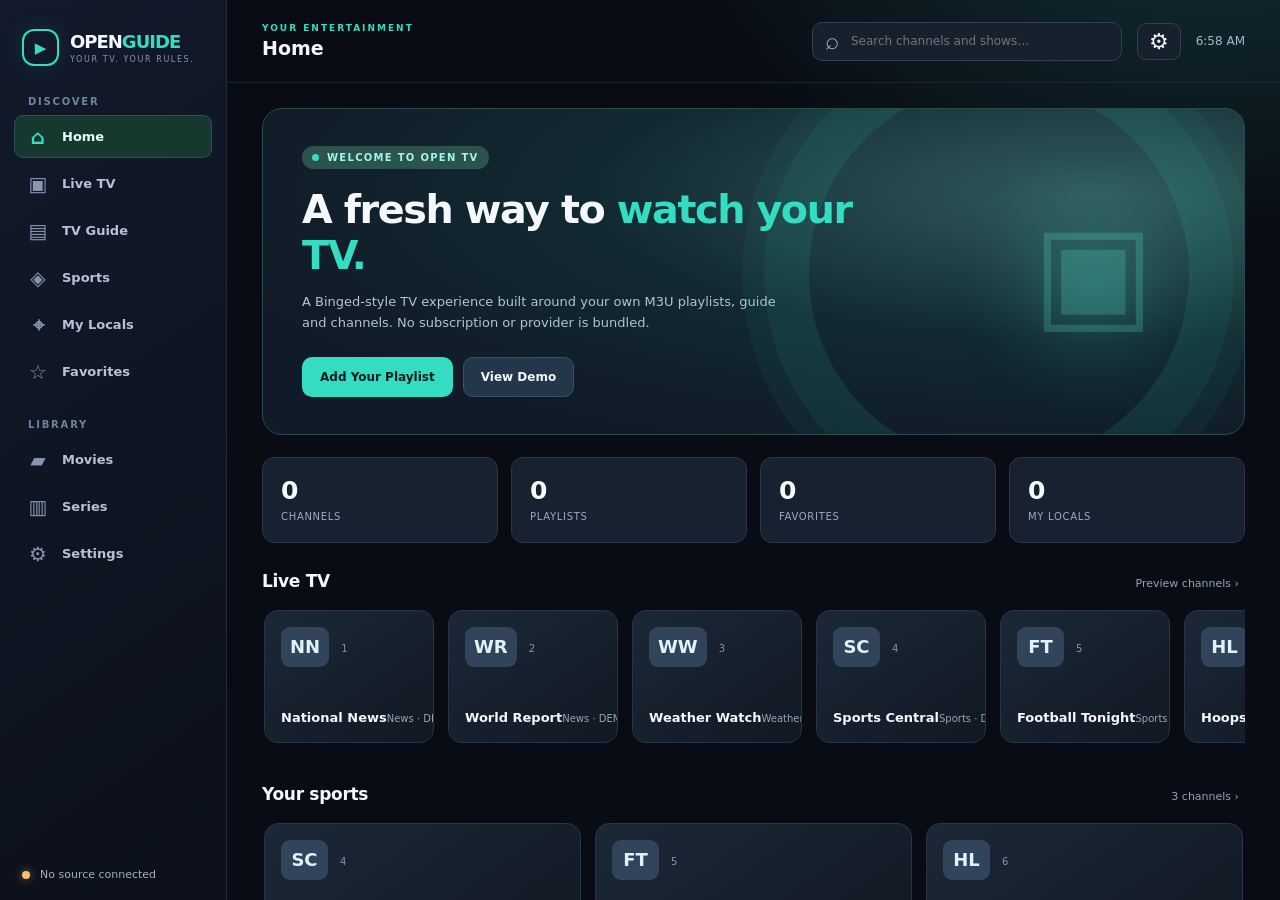
==== app/src/main/assets/index.html @ 4e438991 "Build independent OpenGuide TV Android beta with M3U and XMLTV support" ====
<!doctype html>
<html lang="en">
<head>
  <meta charset="utf-8" />
  <meta name="viewport" content="width=device-width,initial-scale=1,maximum-scale=1" />
  <meta name="theme-color" content="#0b0e17" />
  <title>OpenGuide TV</title>
  <style>
:root{color-scheme:dark;--bg:#090c14;--sidebar:#101521;--surface:#131a27;--surface2:#1b2533;--border:#263044;--muted:#91a0b9;--fg:#f5f8ff;--teal:#34ddc2;--accent:#35dbc3;--orange:#ffbc64;--red:#f36f79;--radius:14px}
*{box-sizing:border-box}html,body{padding:0;margin:0;background:var(--bg);color:var(--fg);font-family:Inter,system-ui,-apple-system,Segoe UI,Roboto,sans-serif;height:100%;overflow:hidden}button,input{font:inherit}button{cursor:pointer;color:inherit}button:focus-visible,input:focus-visible,.channel-card:focus-visible,.guide-channel:focus-visible{outline:3px solid var(--accent)!important;outline-offset:3px}button:focus:not(:focus-visible){outline:none}#app{display:flex;height:100vh;width:100vw}.sidebar{display:flex;flex-direction:column;background:linear-gradient(145deg,#121a2b,#0b101a);width:227px;flex:0 0 227px;border-right:1px solid #222a3c;padding:25px 14px 16px;overflow-y:auto;scrollbar-width:none}.sidebar::-webkit-scrollbar{display:none}.brand{display:flex;align-items:center;gap:11px;padding:4px 8px 30px;white-space:nowrap}.brand-icon{width:37px;height:37px;border:2px solid var(--teal);border-radius:12px;display:grid;place-items:center;font-size:15px;color:var(--teal);box-shadow:0 0 26px #34ddc21c}.brand strong{font-size:18px;letter-spacing:-1px}.brand .accent{color:var(--teal)}.brand small{display:block;font-size:8px;letter-spacing:1.6px;color:#8796b0;margin-top:3px}.side-section{font-size:10px;color:#71829f;font-weight:800;letter-spacing:1.8px;padding:0 14px 8px}.lower{padding-top:26px}.sidebar nav{display:grid;gap:4px}.nav{height:43px;background:transparent;border:1px solid transparent;border-radius:9px;text-align:left;padding:0 13px;color:#b7c3d5;font-size:13px;font-weight:600;display:flex;align-items:center;gap:14px}.nav>span{width:20px;text-align:center;font-size:20px;color:#8795af}.nav:hover,.nav:focus-visible{background:#202d41}.nav.active{background:#16382f;border-color:#25564d;color:#e9fff9}.nav.active span{color:var(--accent)}.side-bottom{margin-top:auto;padding:22px 8px 3px;display:flex;align-items:center;gap:10px;font-size:11px;color:#a1aec1}.status-dot{width:8px;height:8px;background:#ffbd6b;box-shadow:0 0 8px #ffbd6b80;border-radius:50%}.status-dot.online{background:var(--accent);box-shadow:0 0 8px #34ddc2ad}#main{min-width:0;flex:1;display:flex;flex-direction:column;background:radial-gradient(ellipse 80% 65% at 93% -16%,#123437 0%,transparent 67%),var(--bg)}.topbar{display:flex;align-items:center;justify-content:space-between;gap:15px;padding:18px 35px;height:83px;border-bottom:1px solid #1b2433;flex:0 0 83px}.crumb{display:flex;flex-direction:column;gap:4px}.eyebrow{font-size:9px;color:var(--teal);letter-spacing:2px;font-weight:800}#page-title{font-size:19px;font-weight:800}.top-actions{display:flex;align-items:center;gap:15px}.search-box{height:39px;display:flex;align-items:center;gap:10px;border-radius:10px;border:1px solid #324052;background:#17202d;padding:0 12px;color:#9baac2}.search-box span{font-size:24px;line-height:1}.search-box input{border:0;outline:0;background:none;color:var(--fg);width:min(260px,22vw);font-size:12px}.top-setting{background:#17202d;border:1px solid #324052;border-radius:9px;padding:5px 11px;font-size:22px}.clock{font-size:12px;color:#a9b5ca;white-space:nowrap}.content{flex:1;overflow-y:auto;padding:25px 35px 55px;scrollbar-color:#334058 transparent}.hero{min-height:254px;border-radius:20px;display:flex;align-items:stretch;overflow:hidden;border:1px solid #2d4a4c;position:relative;background:radial-gradient(ellipse at 85% 26%,#315c5e 0%,#122931 43%,#111a28 79%)}.hero:after{content:'';position:absolute;width:380px;height:380px;top:-70px;right:1%;border:45px solid #31d8b31c;border-radius:50%;box-shadow:0 0 0 22px #31d8b30d;pointer-events:none}.hero-copy{padding:37px 39px;z-index:1;max-width:680px}.pill{display:inline-flex;align-items:center;gap:8px;border-radius:20px;padding:6px 10px;font-size:10px;letter-spacing:1.3px;text-transform:uppercase;font-weight:900;background:#2d534e;color:#a1f6e5}.pill:before{content:'';display:block;background:var(--teal);width:7px;height:7px;border-radius:50%}.hero h1{font-size:clamp(27px,3.1vw,42px);max-width:670px;line-height:1.17;letter-spacing:-1.4px;margin:17px 0 12px}.hero h1 em{font-style:normal;color:var(--teal)}.hero p{max-width:480px;font-size:13px;color:#b1c4d0;line-height:1.65;margin:0 0 23px}.hero-graphic{flex:1;min-width:140px;display:grid;place-items:center;font-size:130px;color:#64f5d533;text-shadow:0 0 90px #42dac574}.primary,.secondary,.filter,.action-btn{border:1px solid transparent;border-radius:10px;padding:12px 17px;font-size:12px;font-weight:800;transition:background .13s}.primary{background:var(--teal);color:#061c1a}.primary:hover{background:#83ffe4}.secondary{background:#24364a;color:#f2f8ff;border-color:#39516b}.secondary:hover{background:#324961}.hero-actions{display:flex;gap:10px}.section-head{display:flex;align-items:baseline;justify-content:space-between;gap:12px;margin:28px 0 14px}.section-head h2{font-size:17px;margin:0;letter-spacing:-.3px}.section-head span,.section-head button{color:#92a6bb;font-size:11px}.section-head button{border:0;background:none}.section-head button:hover{color:var(--teal)}.rail{display:grid;grid-auto-columns:minmax(170px,1fr);grid-auto-flow:column;gap:14px;overflow-x:auto;padding:5px 2px 13px;scrollbar-width:thin;scrollbar-color:#314255 transparent}.rail>.channel-card{min-width:168px}.channels-grid{display:grid;grid-template-columns:repeat(auto-fill,minmax(190px,1fr));gap:14px}.channel-card{min-height:133px;text-align:left;border-radius:14px;padding:16px;border:1px solid #283449;background:linear-gradient(145deg,#1c2837,#111823);position:relative;display:flex;flex-direction:column;justify-content:space-between;gap:17px;min-width:0;overflow:hidden}.channel-card:hover,.channel-card:focus-visible{border-color:#46d7c1;background:linear-gradient(145deg,#25433f,#13252c);transform:translateY(-1px)}.channel-card .tile-top{display:flex;align-items:center;justify-content:space-between;gap:12px}.logo-box{height:40px;min-width:47px;padding:5px 9px;display:flex;align-items:center;justify-content:center;font-weight:900;border-radius:9px;background:#32445b;color:#def3fa;font-size:18px}.logo-box img{width:58px;height:39px;object-fit:contain}.tile-number{font-size:10px;color:#8294ad}.tile-name{font-size:13px;font-weight:800;overflow:hidden;text-overflow:ellipsis;white-space:nowrap}.tile-meta{margin-top:5px;font-size:10px;color:#94a6b7;overflow:hidden;text-overflow:ellipsis;white-space:nowrap}.fav-star{font-size:17px;color:#f6cd77}.filters{display:flex;gap:9px;overflow-x:auto;padding:4px 2px 14px;margin-bottom:3px}.filter{white-space:nowrap;border-color:#303f52;background:#1a2432;color:#b4c3d8;padding:9px 13px}.filter.active{border-color:var(--teal);background:#12473f;color:#c7fff0}.info-banner{padding:14px 18px;border:1px solid #2c4254;border-radius:12px;color:#bdcce0;background:#172435;font-size:12px;line-height:1.65}.metrics{display:grid;grid-template-columns:repeat(4,1fr);gap:13px;margin:22px 0}.metric{background:#17212f;border:1px solid #2a3647;border-radius:12px;padding:18px}.metric b{font-size:25px;display:block;letter-spacing:-1px;color:#f5ffff}.metric small{font-size:10px;color:#9aacc4;letter-spacing:.7px;text-transform:uppercase}.empty{padding:33px 26px;text-align:center;border:1px dashed #3b4c60;border-radius:14px;background:#111923}.empty .large{font-size:43px;color:var(--teal)}.empty h3{font-size:18px}.empty p{color:#98a8bd;font-size:12px;line-height:1.6}.settings-layout{display:grid;grid-template-columns:minmax(280px,1.2fr) minmax(280px,1fr);gap:18px}.settings-card{background:#151f2d;border:1px solid #2b394b;border-radius:16px;padding:22px;margin-bottom:17px}.settings-card h3{margin:0 0 9px;font-size:17px}.settings-card p{color:#9cb0c7;font-size:12px;line-height:1.65;margin:0 0 18px}.form-field{margin-bottom:15px}.form-field label{display:block;font-size:11px;font-weight:800;color:#bfcede;margin-bottom:8px}.form-field input{border:1px solid #435169;border-radius:9px;background:#0b1220;color:#f1f8ff;padding:12px 13px;width:100%;font-size:12px}.form-field input:focus{outline:2px solid var(--teal)}.form-row{display:flex;gap:10px;flex-wrap:wrap}.source-item{display:flex;justify-content:space-between;gap:12px;align-items:center;padding:13px 0;border-bottom:1px solid #2c3645}.source-item:last-child{border:0}.source-item strong{font-size:12px}.source-item small{display:block;color:#90a6b7;font-size:10px;margin-top:4px;max-width:250px;white-space:nowrap;overflow:hidden;text-overflow:ellipsis}.source-item button{border:1px solid #87404b;color:#ffd6dc;background:#421b24;border-radius:8px;padding:7px 10px;font-size:11px}.guide{min-width:620px;background:#121c2a;border:1px solid #2a3949;border-radius:15px;overflow:hidden}.guide-head,.guide-row{display:grid;grid-template-columns:185px repeat(4,minmax(145px,1fr));min-width:765px}.guide-head{background:#202c3c;color:#c7d4e4;font-size:11px;font-weight:800}.guide-head div{padding:12px;border-right:1px solid #334255}.guide-row{min-height:72px;border-top:1px solid #293749}.guide-channel{background:#152233;border:0;border-right:1px solid #293749;text-align:left;padding:11px 12px;display:flex;align-items:center;gap:8px}.guide-channel strong{font-size:11px}.guide-channel small{display:block;color:#94a8bc;font-size:10px;margin-top:4px}.guide-slot{padding:12px 10px;border-right:1px solid #233244;font-size:11px;background:#111a28;overflow:hidden;text-overflow:ellipsis;white-space:nowrap;display:flex;flex-direction:column;justify-content:center}.guide-slot small{font-size:10px;color:#7a8ea8;margin-top:6px}.guide-slot.live{background:linear-gradient(105deg,#174a43,#17323b)}.live-tag{color:#ff9d94;font-size:10px;font-weight:900}.guide-wrap{overflow-x:auto}.guide-caption{font-size:11px;color:#9bb0c5;margin:0 0 12px}.mini-badge{font-size:10px;border:1px solid #3b4c60;border-radius:20px;padding:5px 9px;color:#b7c9d8}.zip-toolbar{display:flex;align-items:center;gap:11px;padding:15px 18px;border:1px solid #304459;border-radius:12px;background:#162333;margin:16px 0}.zip-toolbar input{width:90px;text-align:center;letter-spacing:2px;border-radius:8px;background:#101a29;color:#fff;padding:10px;border:1px solid #3b5268}.zip-toolbar label{font-size:12px;color:#d0dae8}.zip-toolbar p{font-size:11px;color:#a9bad0;margin:0}.small-btn{padding:8px 13px;background:#223a45;border:1px solid #416060;color:#b8fcf0;border-radius:8px;font-weight:700;font-size:11px}.local-select{border:1px solid #314254;border-radius:12px;display:flex;justify-content:space-between;align-items:center;gap:20px;padding:12px 14px;background:#172333;margin-bottom:8px}.local-select strong{font-size:12px}.local-select small{display:block;color:#9aafc4;font-size:11px;margin-top:3px}.local-select button{border:1px solid #37564e;border-radius:8px;background:#20443b;color:#c1fae9;padding:8px 11px;font-size:11px}.local-select button.selected{background:#395c36;border-color:#5e945c}.list-subtitle{color:#aabdd0;font-size:12px;line-height:1.6}.tag-row{display:flex;gap:7px;flex-wrap:wrap}.tag{border:1px solid #35475a;background:#1c2939;padding:7px 11px;border-radius:20px;color:#b9c9dc;font-size:10px}#toast{position:fixed;right:25px;bottom:25px;padding:13px 18px;background:#183d37;border:1px solid #39a68f;box-shadow:0 15px 40px #0008;z-index:10;border-radius:11px;color:#e1fff5;font-size:12px;opacity:0;transform:translateY(15px);pointer-events:none;max-width:430px;transition:opacity .2s,transform .2s}#toast.show{opacity:1;transform:none}.modal{position:fixed;inset:0;display:flex;justify-content:center;align-items:center;background:#05080dcb;z-index:20;padding:30px}.modal.hidden{display:none}.modal-shell{width:min(920px,95vw);background:#121a27;border:1px solid #3b4e60;border-radius:18px;overflow:hidden}.modal-head{display:flex;align-items:center;justify-content:space-between;padding:13px 18px}.modal-head button{border:0;border-radius:8px;background:#29384a;padding:9px 15px}.player-preview{height:min(58vh,480px);background:radial-gradient(circle at center,#213745,#070c13);display:flex;align-items:center;justify-content:center;flex-direction:column;color:#a9bfd0}.player-preview video{width:100%;height:100%;background:black}.play-symbol{color:#3cd9c0;font-size:65px}.modal-footer{font-size:11px;color:#9ab1c5;padding:12px 18px}.stack{display:flex;flex-direction:column;gap:16px}@media(max-width:950px){.sidebar{width:175px;flex-basis:175px;padding:18px 8px}.brand{gap:6px}.brand strong{font-size:14px}.brand-icon{width:29px;height:29px}.topbar{padding:16px 20px}.content{padding:20px}.hero-copy{padding:25px}.hero-graphic{font-size:65px}.settings-layout{grid-template-columns:1fr}.metrics{grid-template-columns:repeat(2,1fr)}}@media(max-width:660px){.sidebar{width:62px;flex-basis:62px;padding:12px 5px}.brand{padding:5px 9px 20px}.brand>span:last-child{display:none}.sidebar .side-section,.nav{font-size:0}.nav{padding:0;justify-content:center}.nav span{font-size:24px}.side-bottom span{display:none}.topbar{padding:10px 14px;height:65px;flex-basis:65px}.top-actions{gap:5px}.clock{display:none}.search-box{width:145px}.search-box input{width:100px}.content{padding:14px}.hero-graphic{display:none}.hero h1{font-size:25px}.hero{min-height:230px}.metrics{grid-template-columns:repeat(2,1fr)}.channels-grid{grid-template-columns:repeat(2,minmax(0,1fr))}.channel-card{min-height:117px;padding:11px}.guide{min-width:600px}}

</style>
</head>
<body>
  <div id="app">
    <aside class="sidebar" aria-label="Main navigation">
      <div class="brand"><span class="brand-icon">▶</span><span><strong>OPEN<span class="accent">GUIDE</span></strong><small>YOUR TV. YOUR RULES.</small></span></div>
      <div class="side-section">DISCOVER</div>
      <nav id="nav">
        <button data-action="nav" data-target="Home" class="nav active"><span>⌂</span> Home</button>
        <button data-action="nav" data-target="Live TV" class="nav"><span>▣</span> Live TV</button>
        <button data-action="nav" data-target="Guide" class="nav"><span>▤</span> TV Guide</button>
        <button data-action="nav" data-target="Sports" class="nav"><span>◈</span> Sports</button>
        <button data-action="nav" data-target="My Locals" class="nav"><span>⌖</span> My Locals</button>
        <button data-action="nav" data-target="Favorites" class="nav"><span>☆</span> Favorites</button>
      </nav>
      <div class="side-section lower">LIBRARY</div>
      <nav>
        <button data-action="nav" data-target="Movies" class="nav"><span>▰</span> Movies</button>
        <button data-action="nav" data-target="Series" class="nav"><span>▥</span> Series</button>
        <button data-action="nav" data-target="Settings" class="nav"><span>⚙</span> Settings</button>
      </nav>
      <div class="side-bottom"><div class="status-dot"></div><span id="source-status">No source connected</span></div>
    </aside>
    <main id="main">
      <header class="topbar">
        <div class="crumb"><span class="eyebrow">YOUR ENTERTAINMENT</span><span id="page-title">Home</span></div>
        <div class="top-actions"><div class="search-box"><span>⌕</span><input id="search" aria-label="Search channels" autocomplete="off" placeholder="Search channels and shows…" /></div><button class="top-setting" data-action="nav" data-target="Settings" title="Settings">⚙</button><span class="clock" id="clock">--:--</span></div>
      </header>
      <div id="content" class="content"></div>
    </main>
  </div>
  <div id="toast" role="status" aria-live="polite"></div>
  <input id="playlist-file" type="file" accept=".m3u,.m3u8,.txt,.playlist,text/plain" hidden />
  <div id="player-modal" class="modal hidden" role="dialog" aria-modal="true">
    <div class="modal-shell"><div class="modal-head"><strong id="modal-channel">Channel</strong><button data-action="close-player">✕ Close</button></div><div class="player-preview" id="player-preview"><div class="play-symbol">▶</div><p>Opening channel</p></div><div class="modal-footer">Browser preview only. Native Android builds use ExoPlayer for live playback.</div></div>
  </div>
  <script>
(function (root) {
  'use strict';
  function hash(s) {
    let h = 2166136261;
    for (let i = 0; i < s.length; i++) {
      h ^= s.charCodeAt(i);
      h = Math.imul(h, 16777619);
    }
    return (h >>> 0).toString(36);
  }
  function attrs(s) {
    const result = {};
    const exp = /([\w-]+)\s*=\s*(["'])(.*?)\2/g;
    let item;
    while ((item = exp.exec(s))) result[item[1].toLowerCase()] = item[3];
    return result;
  }
  function parseM3U(content, source) {
    const lines = String(content).replace(/^\uFEFF/, '').split(/\r?\n/);
    if (!lines.some(x => x.trim().startsWith('#EXTINF'))) {
      if (lines.some(x => x.includes('#EXT-X-'))) throw Error('This is an HLS stream manifest, not a channel playlist. Add an M3U channel list.');
      throw Error('No #EXTINF channel entries found in this playlist.');
    }
    const channels = [];
    let info = null, group = '';
    for (const raw of lines) {
      const line = raw.trim();
      if (!line) continue;
      if (line.startsWith('#EXTGRP:')) { group = line.slice(8).trim(); if (info && info.group === 'Other') info.group = group; continue; }
      if (line.startsWith('#EXTINF:')) {
        const comma = line.indexOf(',');
        const left = comma < 0 ? line : line.slice(0, comma);
        const meta = attrs(left);
        info = {
          name: (comma < 0 ? meta['tvg-name'] : line.slice(comma + 1).trim()) || meta['tvg-name'] || 'Untitled channel',
          tvgId: meta['tvg-id'] || '',
          logo: meta['tvg-logo'] || '',
          group: meta['group-title'] || group || 'Other',
          number: meta['tvg-chno'] || meta['channel-number'] || '',
        };
        continue;
      }
      if (line.startsWith('#')) continue;
      if (info && /^(https?:\/\/|rtsp:\/\/)/i.test(line)) {
        const key = `${source}|${info.tvgId || info.name}|${line}`;
        channels.push({ ...info, id: hash(key), url: line, source });
        info = null;
        group = '';
      }
    }
    if (!channels.length) throw Error('No playable HTTP, HTTPS or RTSP channel URLs found.');
    return channels;
  }
  function isSports(c) {
    const s = (c.group + ' ' + c.name).toLowerCase();
    return /sports?|espn|fox sports|fanduel|tsn|nba|nfl|nhl|mlb|soccer|football|ufc|premier league|sec network|acc network|sky sport|bein|tennis|racing/.test(s);
  }
  function isLocal(c) {
    const g = (c.group || '').toLowerCase();
    const n = (c.name || '').toLowerCase();
    return /locals?|broadcast|over.the.air|affiliates?|city stations?/.test(g) ||
      /\b(abc|cbs|nbc|fox|pbs|cw|mytv)\s*(?:\d{1,2}|\w{3,5}\b)|\b(?:wbtv|wcnc|wsoc|wccb|wlos|wspa|wltx)\b/.test(n);
  }
  function parseXmlTvDate(raw) {
    if (!raw) return null;
    const match = raw.trim().match(/^(\d{4})(\d\d)(\d\d)(\d\d)(\d\d)(\d\d)?\s*([+-])(\d\d)(\d\d)/);
    if (!match) return null;
    const [,y,m,d,h,min,sec,sign,tzh,tzm] = match;
    const base = Date.UTC(+y,+m - 1,+d,+h,+min,+(sec || 0));
    const offsetMs = (+tzh * 60 + +tzm) * 60 * 1000 * (sign === '+' ? 1 : -1);
    return new Date(base - offsetMs);
  }
  const exported = { parseM3U, isSports, isLocal, parseXmlTvDate, hash };
  if (typeof module !== 'undefined' && module.exports) module.exports = exported;
  root.OpenGuide = exported;
})(typeof window !== 'undefined' ? window : globalThis);

</script>
  <script>
(function () {
  'use strict';
  const L = window.OpenGuide;
  const native = typeof window.AndroidBridge !== 'undefined';
  const tabs = ['Home','Live TV','Guide','Sports','My Locals','Favorites','Movies','Series','Settings'];
  const $ = id => document.getElementById(id);
  const storageKey = 'openguide-v1';
  const demoNames = [
    ['National News','News','NN'],['World Report','News','WR'],['Weather Watch','Weather','WW'],
    ['Sports Central','Sports','SC'],['Football Tonight','Sports','FT'],['Hoops Live','Sports','HL'],
    ['Local Channel 7','Local Broadcast','L7'],['Community 12','Local Broadcast','C12'],['Public TV','Local Broadcast','PT'],
    ['Cinema One','Movies','C1'],['Movie Classics','Movies','MC'],['Series Spotlight','Series','SS'],
    ['Documentary World','Documentary','DW'],['Science Now','Education','SN'],['Family TV','Entertainment','FA'],
    ['Kids Planet','Kids','KP'],['Music Stage','Music','MS'],['History Extra','Documentary','HE']
  ];
  const demo = demoNames.map(([name,group,initials],i)=>({name,group,initials,source:'Demo',tvgId:'demo.'+i,id:'demo'+i,number:String(i+1),url:'',logo:''}));
  let state = {
    tab:'Home', category:'All', search:'', sources:[], channels:[], epgUrl:'', epg:{},
    favorites:[], locals:[], zip:'', firstRun:true, lastChannel:null
  };
  let toastTimer = null;
  const pendingUrls = new Map();
  const esc = s => String(s == null ? '' : s).replace(/[&<>"']/g,c=>({'&':'&amp;','<':'&lt;','>':'&gt;','"':'&quot;',"'":'&#39;'}[c]));
  const safeImg = v => /^https?:\/\//i.test(v||'') ? esc(v) : '';
  const list = () => state.channels.length ? state.channels : demo;
  const hasReal = () => state.channels.length > 0;
  const now = () => Date.now();
  const channelName = c => c.name || 'Unnamed channel';
  const setClock = () => { $('clock').textContent = new Date().toLocaleTimeString([], { hour:'numeric', minute:'2-digit' }); };
  const formatTime = date => new Date(date).toLocaleTimeString([], {hour:'numeric',minute:'2-digit'});
  const button = (text,action,target,cls='secondary')=>`<button class="${cls}" data-action="${action}" data-target="${esc(target)}">${text}</button>`;
  const initials = c => (c.initials || c.name.split(/\s+/).map(x=>x[0]||'').slice(0,2).join('').slice(0,3)).toUpperCase();

  function readState() {
    try {
      const saved = JSON.parse(localStorage.getItem(storageKey) || '{}');
      for (const key of ['sources','channels','epgUrl','favorites','locals','zip','lastChannel']) {
        if (saved[key] !== undefined) state[key] = saved[key];
      }
      state.firstRun = !state.sources.length;
    } catch (_) { /* Corrupt saved state: keep defaults */ }
  }
  function persist() {
    const data={sources:state.sources,channels:state.channels,epgUrl:state.epgUrl,
      favorites:state.favorites,locals:state.locals,zip:state.zip,lastChannel:state.lastChannel};
    try { localStorage.setItem(storageKey,JSON.stringify(data)); }
    catch (e) { notify('Device storage is full. Your full channel list may need to be refreshed.'); }
  }
  function notify(msg) {
    const el=$('toast');el.textContent=msg;el.classList.add('show');
    clearTimeout(toastTimer); toastTimer=setTimeout(()=>el.classList.remove('show'),4300);
  }
  function matchesSearch(c) {
    const q=state.search.toLowerCase().trim();
    return !q || `${c.name} ${c.group} ${c.number} ${c.source}`.toLowerCase().includes(q);
  }
  function byTab(tab) {
    let channels=list().filter(matchesSearch);
    if(tab==='Sports')channels=channels.filter(L.isSports);
    if(tab==='Favorites')channels=channels.filter(c=>state.favorites.includes(c.id));
    if(tab==='My Locals')channels=channels.filter(c=>state.locals.includes(c.id));
    if(tab==='Movies')channels=channels.filter(c=>/movies?|cinema|films?|vod/i.test(c.group));
    if(tab==='Series')channels=channels.filter(c=>/series|shows?|television series/i.test(c.group));
    return channels;
  }
  function groups(channels) {
    const counts=new Map();
    channels.forEach(c=>counts.set(c.group || 'Other',(counts.get(c.group || 'Other')||0)+1));
    return Array.from(counts).sort((a,b)=>b[1]-a[1]);
  }
  function logo(c) {
    const u = safeImg(c.logo);
    return `<span class="logo-box">${u?`<img src="${u}" alt="" loading="lazy" onerror="this.style.display='none'" />`:esc(initials(c))}</span>`;
  }
  function channelCard(c) {
    return `<button class="channel-card" data-action="play" data-id="${esc(c.id)}" data-channel="${esc(c.id)}" title="Watch ${esc(c.name)} (hold OK to favorite)">
      <span class="tile-top">${logo(c)}<span>${state.favorites.includes(c.id)?'<span class="fav-star">★</span>':`<span class="tile-number">${esc(c.number||'LIVE')}</span>`}</span></span>
      <span><span class="tile-name">${esc(c.name)}</span><span class="tile-meta">${esc(c.group||'Live TV')} ${!c.url?' · DEMO':''}</span></span>
    </button>`;
  }
  function empty(title,text,buttonHtml='') {
    return `<div class="empty"><div class="large">▣</div><h3>${esc(title)}</h3><p>${esc(text)}</p>${buttonHtml}</div>`;
  }
  function section(title,sub,children,link='') {
    return `<div class="section-head"><h2>${esc(title)}</h2>${link?`<button data-action="nav" data-target="${esc(link)}">${esc(sub)} ›</button>`:`<span>${esc(sub)}</span>`}</div>${children}`;
  }
  function rail(channels){return `<div class="rail">${channels.slice(0,18).map(channelCard).join('')}</div>`;}
  function hero() {
    const n=state.channels.length;
    return `<section class="hero"><div class="hero-copy"><span class="pill">${n?'CONNECTED · READY TO WATCH':'WELCOME TO OPEN TV'}</span>
      <h1>${n?'Your channels. <em>One beautiful place.</em>':'A fresh way to <em>watch your TV.</em>'}</h1>
      <p>${n?`${n.toLocaleString()} channels loaded. Enjoy your own lineup, discover live sports, customize your locals, and switch between your favorites.`:'A Binged-style TV experience built around your own M3U playlists, guide and channels. No subscription or provider is bundled.'}</p>
      <div class="hero-actions">${button(n?'Explore Live TV':'Add Your Playlist','nav',n?'Live TV':'Settings','primary')}${n?button('TV Guide','nav','Guide','secondary'):button('View Demo','nav','Live TV','secondary')}</div>
      </div><div class="hero-graphic" aria-hidden="true">▣</div></section>`;
  }
  function home() {
    const all=list();
    const sports=all.filter(L.isSports), local=all.filter(c=>state.locals.includes(c.id));
    const favorites=all.filter(c=>state.favorites.includes(c.id));
    const resume=all.filter(c=>c.id===state.lastChannel);
    return `${hero()}
      <div class="metrics"><div class="metric"><b>${state.channels.length.toLocaleString()}</b><small>Channels</small></div><div class="metric"><b>${state.sources.length}</b><small>Playlists</small></div><div class="metric"><b>${favorites.length}</b><small>Favorites</small></div><div class="metric"><b>${local.length}</b><small>My Locals</small></div></div>
      ${resume.length?section('Continue watching','Last played',rail(resume)):''}
      ${section('Live TV',hasReal()?'From your playlist':'Preview channels',rail(all),'Live TV')}
      ${sports.length?section('Your sports',`${sports.length} channels`,rail(sports),'Sports'):''}
      ${favorites.length?section('Quick favorites',`${favorites.length} saved`,rail(favorites),'Favorites'):''}
      ${!hasReal()?'<div class="info-banner">These are sample channels to preview the layout; they do not include working streams. Add your own M3U in Settings to replace the samples.</div>':''}`;
  }
  function categoryFilters(channels) {
    const cats=groups(channels);
    return `<div class="filters"><button class="filter ${state.category==='All'?'active':''}" data-action="filter" data-target="All">All (${channels.length})</button>
      ${cats.slice(0,35).map(([g,count])=>`<button class="filter ${state.category===g?'active':''}" data-action="filter" data-target="${esc(g)}">${esc(g)} (${count})</button>`).join('')}</div>`;
  }
  function library(tab) {
    const all=byTab(tab);
    if(!all.length)return empty(`No ${tab.toLowerCase()} channels yet`,tab==='Favorites'?'Hold OK or right-click a channel to save it.':tab==='My Locals'?'Open My Locals to choose stations from your playlist.':'Import a playlist containing channels in this category.',button('Manage Playlists','nav','Settings','primary'));
    const filtered=state.category==='All'?all:all.filter(c=>c.group===state.category);
    return `${!hasReal()?'<div class="info-banner">Demo lineup only — add an M3U in Settings for real channels.</div>':''}
      ${categoryFilters(all)}<div class="section-head"><h2>${esc(tab)}</h2><span>${filtered.length.toLocaleString()} channels</span></div>
      <div class="channels-grid">${filtered.slice(0,600).map(channelCard).join('')}</div>
      ${filtered.length>600?'<p class="list-subtitle">Showing 600 channels. Use categories or search to narrow the list.</p>':''}`;
  }
  function guide() {
    const channels=byTab('Live TV').slice(0,100);
    if (!channels.length) return empty('No channels to show','Import an M3U playlist in Settings.');
    const stamp=Date.now();
    const start=new Date(stamp); start.setMinutes(Math.floor(start.getMinutes()/30)*30,0,0);
    const slices=Array.from({length:4},(_,i)=>start.getTime()+i*30*60000);
    const rows=channels.map(c=>{
      const progs=getPrograms(c);
      const html=slices.map(t=>{
        const p=progs.find(p=>p.start<=t && p.stop>t) || progs.find(p=>p.start>t && p.start<t+30*60000);
        const title=p?p.title:'No guide information';
        const live=p && p.start<=stamp && p.stop>stamp;
        return `<div class="guide-slot ${live?'live':''}" title="${esc(title)}">${esc(title)}<small>${live?'<span class="live-tag">● LIVE NOW</span>':p?`${formatTime(p.start)} – ${formatTime(p.stop)}`:'Add XMLTV EPG'}</small></div>`;
      }).join('');
      return `<div class="guide-row"><button class="guide-channel" data-action="play" data-id="${esc(c.id)}">${logo(c)}<span><strong>${esc(c.name)}</strong><small>${esc(c.group)}</small></span></button>${html}</div>`;
    }).join('');
    return `<p class="guide-caption">Your playlist and optional XMLTV schedule · Select a channel to watch. ${!Object.keys(state.epg).length?'Add an XMLTV URL in Settings for program titles.':''}</p>
      ${!hasReal()?'<div class="info-banner" style="margin-bottom:15px">Example guide. Add a playlist to see your own channels.</div>':''}
      <div class="guide-wrap"><div class="guide"><div class="guide-head"><div>CHANNELS</div>${slices.map(t=>`<div>${formatTime(t)}</div>`).join('')}</div>${rows}</div></div>
      ${list().length>100?'<p class="list-subtitle">First 100 channels shown. Search or choose a category to narrow results.</p>':''}`;
  }
  function getPrograms(channel) {
    const primary=(channel.tvgId||'').toLowerCase();
    const secondary=channel.name.toLowerCase();
    return state.epg[primary] || state.epg[secondary] || [];
  }
  function locals() {
    const all=list();
    const chosen=all.filter(c=>state.locals.includes(c.id));
    const candidates=all.filter(c=>L.isLocal(c) && !state.locals.includes(c.id));
    const other=all.filter(c=>!L.isLocal(c) && !state.locals.includes(c.id) && matchesSearch(c));
    return `<div class="info-banner">Enter your ZIP code to label your local lineup, then choose the stations provided by your playlist. Automatic ZIP-to-TV-market lookup is not included in this first build, so no stations will be invented.</div>
      <div class="zip-toolbar"><label for="zip">My ZIP code</label><input id="zip" inputmode="numeric" maxlength="5" placeholder="28601" value="${esc(state.zip)}" />${button('Save ZIP','save-zip','','small-btn')}<p>${state.zip?'Location saved: '+esc(state.zip):'For your personalized My Locals collection'}</p></div>
      ${section('My saved locals',`${chosen.length} stations`,chosen.length?`<div class="channels-grid">${chosen.map(channelCard).join('')}</div>`:empty('No locals selected','Add local stations from the list below.'))}
      ${section('Find local channels',`${candidates.length} possible stations`,candidates.length?candidates.slice(0,120).map(c=>localSelect(c,false)).join(''):empty('No local matches found','Use the full channel list to select favorites; playlist station names vary.'))}
      ${chosen.length?`<div class="section-head"><h2>Manage selections</h2></div>${chosen.map(c=>localSelect(c,true)).join('')}`:''}
      ${other.length?section('All other channels','Add any channel to My Locals',other.slice(0,200).map(c=>localSelect(c,false)).join('')):''}`;
  }
  function localSelect(c,selected) {
    return `<div class="local-select"><div><strong>${esc(c.name)}</strong><small>${esc(c.group)} ${c.url?'':' · DEMO'}</small></div><button data-action="toggle-local" data-id="${esc(c.id)}" class="${selected?'selected':''}">${selected?'✓ In My Locals':'+ Add Local'}</button></div>`;
  }
  function settings() {
    return `<div class="settings-layout"><div>
      <section class="settings-card"><h3>Connect your M3U playlist</h3><p>Paste an M3U URL from a provider or playlist you are authorized to use. Your source stays on your device; this app does not include streams or accounts.</p>
        <div class="form-field"><label for="playlist-name">Playlist name</label><input id="playlist-name" placeholder="My IPTV" /></div>
        <div class="form-field"><label for="playlist-url">M3U playlist URL</label><input id="playlist-url" placeholder="https://example.com/playlist.m3u" /></div>
        <div class="form-row">${button('Add M3U Playlist','add-playlist','','primary')}${button('Import Local File','file-pick','','secondary')}${button('Refresh Sources','refresh','','secondary')}</div>
      </section>
      <section class="settings-card"><h3>Electronic program guide</h3><p>Connect an XMLTV guide for show titles and air times. Channels are matched using tvg-id or channel name.</p>
        <div class="form-field"><label for="epg-url">XMLTV URL</label><input id="epg-url" placeholder="https://example.com/guide.xml.gz" value="${esc(state.epgUrl)}" /></div>
        <div class="form-row">${button('Load Guide','load-epg','','primary')}${button('Open TV Guide','nav','Guide','secondary')}</div>
      </section>
      </div><div>
      <section class="settings-card"><h3>Your sources</h3><p>${state.sources.length} imported playlist${state.sources.length===1?'':'s'}. Choose Refresh to download URL sources again.</p>
        ${state.sources.length?state.sources.map(s=>`<div class="source-item"><div><strong>${esc(s.name)}</strong><small>${esc(s.url || 'Local playlist file')}</small></div><button data-action="remove-source" data-id="${esc(s.id)}">Remove</button></div>`).join(''):empty('No playlists connected','Import your first playlist to get started.')}
      </section>
      <section class="settings-card"><h3>About this test build</h3><p><strong>OpenGuide TV v0.1</strong> — an independent, original Android TV app prototype, not affiliated with Binged.</p>
        <div class="tag-row"><span class="tag">✓ M3U URL / file</span><span class="tag">✓ XMLTV</span><span class="tag">✓ Android TV remote</span><span class="tag">✓ Live playback</span><span class="tag">✓ Favorites</span><span class="tag">✓ Sports filter</span><span class="tag">✓ Manual locals</span></div>
        <p style="margin-top:18px">Not included yet: automatic ZIP-to-DMA station matching, game score feeds, native multiview, catch-up, DVR, login sync, and Xtream Codes. Stream playback must be tested on a real Android TV device.</p>
        <div class="form-row">${button('Reset Everything','reset','','secondary')}</div>
      </section>
      </div></div>`;
  }
  function render() {
    const tab=tabs.includes(state.tab)?state.tab:'Home';
    $('page-title').textContent=tab;
    document.querySelectorAll('.nav').forEach(b=>b.classList.toggle('active',b.dataset.target===tab));
    const status=$('source-status');status.textContent=hasReal()?`${state.channels.length.toLocaleString()} channels ready`:'No source connected';
    document.querySelector('.status-dot').classList.toggle('online',hasReal());
    const content=$('content');
    content.innerHTML=tab==='Home'?home():tab==='Settings'?settings():tab==='Guide'?guide():tab==='My Locals'?locals():library(tab);
  }
  function navigate(tab) {
    if(!tabs.includes(tab))return;
    state.tab=tab;state.category='All';
    render();$('content').scrollTop=0;
  }
  function handleBack() {
    if(!$('player-modal').classList.contains('hidden')) {closePlayer();return;}
    if(state.tab!=='Home')navigate('Home');else if(native)window.AndroidBridge.exitApp();
  }
  window.handleBack=handleBack;
  function setPlaylist(content,name,url) {
    try {
      const parsed=L.parseM3U(content,name);
      const existing=state.sources.find(s=>s.name===name);
      const id=existing?existing.id:L.hash(`${Date.now()}|${name}`);
      if(!existing)state.sources.push({id,name,url:url||'',kind:url?'url':'file'});
      state.channels=state.channels.filter(c=>c.source!==name).concat(parsed);
      state.firstRun=false; persist();navigate('Live TV');
      notify(`${parsed.length.toLocaleString()} channels loaded from ${name}.`);
    } catch(e) {notify(e.message||'Could not parse M3U playlist');}
  }
  window.onNativePlaylist=function(content,name) {
    const entry=state.sources.find(s=>s.name===name);
    const url=pendingUrls.get(name) || (entry?entry.url:'');
    pendingUrls.delete(name);
    setPlaylist(content,name,url);
  };
  window.onNativeError=function(message) {notify('Import failed: '+message);};
  window.onNativeEpg=function(content) {loadXmlTv(content);};
  function importUrl(url,name) {
    if(!/^https?:\/\//i.test(url)) {notify('Enter a valid http:// or https:// M3U URL.');return;}
    if(native) {pendingUrls.set(name,url);window.AndroidBridge.importPlaylist(url,name);notify('Loading '+name+'…');return;}
    fetch(url).then(r=>{if(!r.ok)throw Error(`HTTP ${r.status}`);return r.text();})
      .then(txt=>setPlaylist(txt,name,url))
      .catch(e=>notify('Browser blocked this source ('+e.message+'). Android app imports without browser CORS restrictions.'));
  }
  function refreshSources() {
    const urls=state.sources.filter(s=>s.kind==='url' && s.url);
    if(!urls.length){notify('Add a playlist URL first, or import a local file.');return;}
    urls.forEach(s=>importUrl(s.url,s.name));
  }
  function loadEpgUrl() {
    const url=$('epg-url')?.value.trim() || state.epgUrl;
    if(!/^https?:\/\//i.test(url)) {notify('Enter a valid XMLTV URL.');return;}
    state.epgUrl=url; persist();
    if(native){window.AndroidBridge.importEpg(url);notify('Downloading XMLTV guide…');return;}
    fetch(url).then(r=>{if(!r.ok)throw Error(`HTTP ${r.status}`);return r.text();}).then(loadXmlTv)
      .catch(e=>notify('Browser could not load the EPG: '+e.message));
  }
  function loadXmlTv(content) {
    try {
      const parsed=new DOMParser().parseFromString(content,'application/xml');
      if(parsed.querySelector('parsererror'))throw Error('Invalid XMLTV document');
      const epg={};const names={};
      parsed.querySelectorAll('channel').forEach(node=>{
        const id=(node.getAttribute('id')||'').toLowerCase();
        const display=node.querySelector('display-name');
        if(display){const name=display.textContent.trim().toLowerCase();if(name&&id)names[id]=name;}
      });
      const programs=parsed.querySelectorAll('programme');
      const limit=Math.min(programs.length,300000);
      const max=Date.now()+8*24*60*60*1000,min=Date.now()-12*60*60*1000;
      for(let i=0;i<limit;i++){
        const p=programs[i];
        const ch=(p.getAttribute('channel')||'').toLowerCase();
        const start=L.parseXmlTvDate(p.getAttribute('start'));
        const stop=L.parseXmlTvDate(p.getAttribute('stop'));
        if(!ch||!start||!stop||stop.getTime()<min||start.getTime()>max)continue;
        const title=p.querySelector('title')?.textContent || 'Program';
        const obj={title,start:start.getTime(),stop:stop.getTime()};
        (epg[ch]||=([])).push(obj);
        if(names[ch]) (epg[names[ch]]||=([])).push(obj);
      }
      Object.values(epg).forEach(arr=>arr.sort((a,b)=>a.start-b.start));
      state.epg=epg;
      render();notify(`Guide loaded: ${Object.keys(epg).length} channels mapped.`);
    } catch(e){notify('Could not parse XMLTV: '+e.message);}
  }
  function channelById(id) {return list().find(c=>c.id===id);}
  function openPlayer(id) {
    const channel=channelById(id);if(!channel)return;
    if(!channel.url){notify('This is a demo channel. Add your M3U playlist in Settings to watch.');return;}
    state.lastChannel=id;persist();
    if(native){window.AndroidBridge.playChannel(channel.url,channel.name);return;}
    $('modal-channel').textContent=channel.name;
    $('player-modal').classList.remove('hidden');
    const player=$('player-preview');player.replaceChildren();
    const video=document.createElement('video');video.controls=true;video.autoplay=true;video.playsInline=true;
    video.src=channel.url;video.style.width='100%';video.style.height='100%';video.style.background='#000';
    video.addEventListener('error',()=>notify('Browser preview cannot play this format. Android app uses ExoPlayer.'));
    player.append(video);video.play().catch(()=>{});
  }
  function closePlayer() {
    const preview=$('player-preview');preview.innerHTML='<div class="play-symbol">▶</div>';
    $('player-modal').classList.add('hidden');
  }
  function toggleFavorite(id) {
    const i=state.favorites.indexOf(id);
    if(i>=0){state.favorites.splice(i,1);notify('Removed from favorites');}
    else {state.favorites.push(id);notify('Added to favorites ★');}
    persist();render();
  }
  function toggleLocal(id) {
    const i=state.locals.indexOf(id);
    if(i>=0)state.locals.splice(i,1);else state.locals.push(id);
    persist();render();notify(i>=0?'Removed from My Locals':'Added to My Locals');
  }
  function manageAction(b) {
    const a=b.dataset.action,t=b.dataset.target || '',id=b.dataset.id || '';
    switch(a){
      case 'nav':navigate(t);break;
      case 'filter':state.category=t;render();break;
      case 'play':openPlayer(id);break;
      case 'close-player':closePlayer();break;
      case 'toggle-local':toggleLocal(id);break;
      case 'save-zip':{
        const z=$('zip')?.value.trim();if(!/^\d{5}$/.test(z)){notify('Enter a valid five-digit ZIP code');return;}
        state.zip=z;persist();render();notify('ZIP code saved. Choose your local stations below.');break;
      }
      case 'add-playlist':{
        const url=$('playlist-url')?.value.trim()||'';
        const name=$('playlist-name')?.value.trim()||`My Playlist ${state.sources.length+1}`;
        importUrl(url,name);break;
      }
      case 'file-pick':if(native)window.AndroidBridge.openPlaylistFile();else $('playlist-file').click();break;
      case 'refresh':refreshSources();break;
      case 'load-epg':loadEpgUrl();break;
      case 'remove-source':{
        const source=state.sources.find(s=>s.id===id);if(!source)return;
        state.sources=state.sources.filter(s=>s.id!==id);state.channels=state.channels.filter(c=>c.source!==source.name);
        persist();render();notify('Playlist removed');break;
      }
      case 'reset':{
        if(!window.confirm('Remove all imported playlists, favorites, locals and settings?'))return;
        localStorage.removeItem(storageKey);state={tab:'Home',category:'All',search:'',sources:[],channels:[],epgUrl:'',epg:{},favorites:[],locals:[],zip:'',firstRun:true,lastChannel:null};
        $('search').value='';render();notify('All local app settings cleared');break;
      }
    }
  }
  document.addEventListener('click',e=>{
    const b=e.target.closest('[data-action]');if(b)manageAction(b);
  });
  document.addEventListener('contextmenu',e=>{
    const c=e.target.closest('[data-channel]');if(c){e.preventDefault();toggleFavorite(c.dataset.channel);}
  });
  let pressTimer=null,pressLong=false;
  document.addEventListener('keydown',e=>{
    if(e.key==='Escape'||e.key==='Backspace' && !['INPUT','TEXTAREA'].includes(document.activeElement?.tagName)){
      e.preventDefault();handleBack();return;
    }
    const c=document.activeElement?.closest('[data-channel]');
    if(c && (e.key==='Enter'||e.key===' ')){
      if(e.repeat){e.preventDefault();return;}
      pressLong=false;
      clearTimeout(pressTimer);
      pressTimer=setTimeout(()=>{pressLong=true;toggleFavorite(c.dataset.channel);},660);
      e.preventDefault();return;
    }
    if(e.key.startsWith('Arrow')&&!['INPUT','TEXTAREA'].includes(document.activeElement?.tagName)){
      const elements=Array.from(document.querySelectorAll('button:not([disabled]),input:not([type=hidden])')).filter(el=>el.offsetParent!==null);
      const active=document.activeElement;
      const current=active.getBoundingClientRect();
      if(!elements.includes(active)){elements[0]?.focus();e.preventDefault();return;}
      const cx=current.left+current.width/2,cy=current.top+current.height/2;
      const matches=elements.filter(el=>el!==active).map(el=>{
        const r=el.getBoundingClientRect(),x=r.left+r.width/2-cx,y=r.top+r.height/2-cy;
        const valid=e.key==='ArrowRight'?x>2:e.key==='ArrowLeft'?x< -2:e.key==='ArrowDown'?y>2:y< -2;
        if(!valid)return null;
        const forward=e.key==='ArrowRight'||e.key==='ArrowLeft'?Math.abs(x):Math.abs(y);
        const cross=e.key==='ArrowRight'||e.key==='ArrowLeft'?Math.abs(y):Math.abs(x);
        return {el,score:forward+cross*2.8};
      }).filter(Boolean).sort((a,b)=>a.score-b.score);
      if(matches.length){matches[0].el.focus();matches[0].el.scrollIntoView({block:'nearest',inline:'nearest'});e.preventDefault();}
    }
  });
  document.addEventListener('keyup',e=>{
    if(e.key!=='Enter'&&e.key!==' ')return;
    if(pressTimer!==null){clearTimeout(pressTimer);pressTimer=null;
      const c=document.activeElement?.closest('[data-channel]');
      if(c){e.preventDefault();if(!pressLong)openPlayer(c.dataset.channel);}
    }
  });
  $('search').addEventListener('input',e=>{
    const el=e.target,pos=el.selectionStart;
    state.search=el.value;render();el.focus();el.setSelectionRange(pos,pos);
  });
  $('playlist-file').addEventListener('change',e=>{
    const file=e.target.files?.[0];if(!file)return;
    file.text().then(text=>setPlaylist(text,file.name,'')).catch(err=>notify('File import failed: '+err.message));
    e.target.value='';
  });
  setInterval(setClock,30000);
  readState();setClock();render();
  // Native HTTP bridge eliminates browser CORS restrictions when installed as an Android APK.
  if(native&&state.sources.some(s=>s.kind==='url'&&s.url)){
    setTimeout(()=>refreshSources(),1400);
  }
  if(native&&state.epgUrl)setTimeout(()=>window.AndroidBridge.importEpg(state.epgUrl),2400);
})();

</script>
</body>
</html>
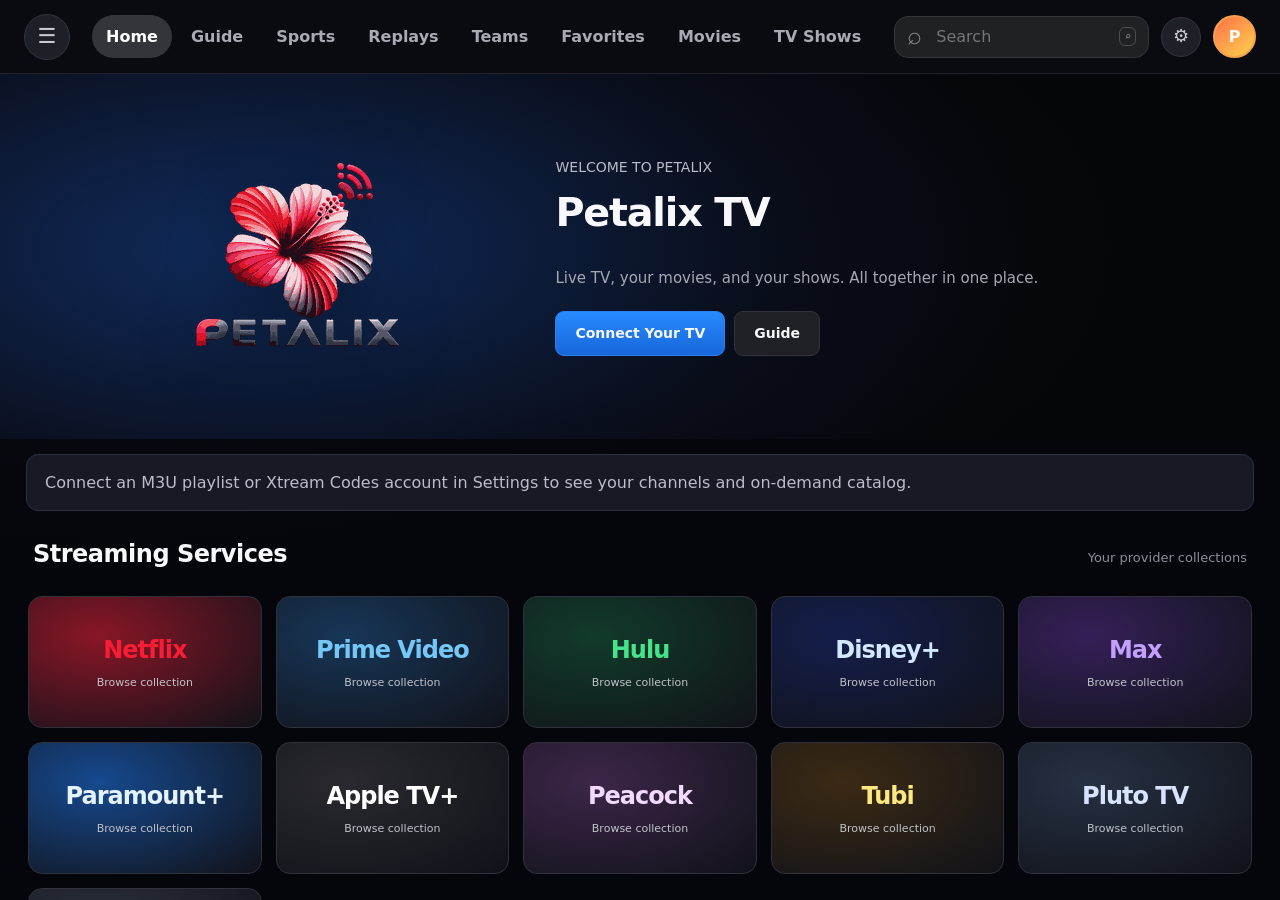
==== commit c493c534: "Petalix Binged-style beta v0.2: branded UI, Xtream Codes, M3U, Movies and TV Shows" ====
--- a/app/src/main/assets/index.html
+++ b/app/src/main/assets/index.html
@@ -1,524 +1,8 @@
-<!doctype html>
-<html lang="en">
-<head>
-  <meta charset="utf-8" />
-  <meta name="viewport" content="width=device-width,initial-scale=1,maximum-scale=1" />
-  <meta name="theme-color" content="#0b0e17" />
-  <title>OpenGuide TV</title>
-  <style>
-:root{color-scheme:dark;--bg:#090c14;--sidebar:#101521;--surface:#131a27;--surface2:#1b2533;--border:#263044;--muted:#91a0b9;--fg:#f5f8ff;--teal:#34ddc2;--accent:#35dbc3;--orange:#ffbc64;--red:#f36f79;--radius:14px}
-*{box-sizing:border-box}html,body{padding:0;margin:0;background:var(--bg);color:var(--fg);font-family:Inter,system-ui,-apple-system,Segoe UI,Roboto,sans-serif;height:100%;overflow:hidden}button,input{font:inherit}button{cursor:pointer;color:inherit}button:focus-visible,input:focus-visible,.channel-card:focus-visible,.guide-channel:focus-visible{outline:3px solid var(--accent)!important;outline-offset:3px}button:focus:not(:focus-visible){outline:none}#app{display:flex;height:100vh;width:100vw}.sidebar{display:flex;flex-direction:column;background:linear-gradient(145deg,#121a2b,#0b101a);width:227px;flex:0 0 227px;border-right:1px solid #222a3c;padding:25px 14px 16px;overflow-y:auto;scrollbar-width:none}.sidebar::-webkit-scrollbar{display:none}.brand{display:flex;align-items:center;gap:11px;padding:4px 8px 30px;white-space:nowrap}.brand-icon{width:37px;height:37px;border:2px solid var(--teal);border-radius:12px;display:grid;place-items:center;font-size:15px;color:var(--teal);box-shadow:0 0 26px #34ddc21c}.brand strong{font-size:18px;letter-spacing:-1px}.brand .accent{color:var(--teal)}.brand small{display:block;font-size:8px;letter-spacing:1.6px;color:#8796b0;margin-top:3px}.side-section{font-size:10px;color:#71829f;font-weight:800;letter-spacing:1.8px;padding:0 14px 8px}.lower{padding-top:26px}.sidebar nav{display:grid;gap:4px}.nav{height:43px;background:transparent;border:1px solid transparent;border-radius:9px;text-align:left;padding:0 13px;color:#b7c3d5;font-size:13px;font-weight:600;display:flex;align-items:center;gap:14px}.nav>span{width:20px;text-align:center;font-size:20px;color:#8795af}.nav:hover,.nav:focus-visible{background:#202d41}.nav.active{background:#16382f;border-color:#25564d;color:#e9fff9}.nav.active span{color:var(--accent)}.side-bottom{margin-top:auto;padding:22px 8px 3px;display:flex;align-items:center;gap:10px;font-size:11px;color:#a1aec1}.status-dot{width:8px;height:8px;background:#ffbd6b;box-shadow:0 0 8px #ffbd6b80;border-radius:50%}.status-dot.online{background:var(--accent);box-shadow:0 0 8px #34ddc2ad}#main{min-width:0;flex:1;display:flex;flex-direction:column;background:radial-gradient(ellipse 80% 65% at 93% -16%,#123437 0%,transparent 67%),var(--bg)}.topbar{display:flex;align-items:center;justify-content:space-between;gap:15px;padding:18px 35px;height:83px;border-bottom:1px solid #1b2433;flex:0 0 83px}.crumb{display:flex;flex-direction:column;gap:4px}.eyebrow{font-size:9px;color:var(--teal);letter-spacing:2px;font-weight:800}#page-title{font-size:19px;font-weight:800}.top-actions{display:flex;align-items:center;gap:15px}.search-box{height:39px;display:flex;align-items:center;gap:10px;border-radius:10px;border:1px solid #324052;background:#17202d;padding:0 12px;color:#9baac2}.search-box span{font-size:24px;line-height:1}.search-box input{border:0;outline:0;background:none;color:var(--fg);width:min(260px,22vw);font-size:12px}.top-setting{background:#17202d;border:1px solid #324052;border-radius:9px;padding:5px 11px;font-size:22px}.clock{font-size:12px;color:#a9b5ca;white-space:nowrap}.content{flex:1;overflow-y:auto;padding:25px 35px 55px;scrollbar-color:#334058 transparent}.hero{min-height:254px;border-radius:20px;display:flex;align-items:stretch;overflow:hidden;border:1px solid #2d4a4c;position:relative;background:radial-gradient(ellipse at 85% 26%,#315c5e 0%,#122931 43%,#111a28 79%)}.hero:after{content:'';position:absolute;width:380px;height:380px;top:-70px;right:1%;border:45px solid #31d8b31c;border-radius:50%;box-shadow:0 0 0 22px #31d8b30d;pointer-events:none}.hero-copy{padding:37px 39px;z-index:1;max-width:680px}.pill{display:inline-flex;align-items:center;gap:8px;border-radius:20px;padding:6px 10px;font-size:10px;letter-spacing:1.3px;text-transform:uppercase;font-weight:900;background:#2d534e;color:#a1f6e5}.pill:before{content:'';display:block;background:var(--teal);width:7px;height:7px;border-radius:50%}.hero h1{font-size:clamp(27px,3.1vw,42px);max-width:670px;line-height:1.17;letter-spacing:-1.4px;margin:17px 0 12px}.hero h1 em{font-style:normal;color:var(--teal)}.hero p{max-width:480px;font-size:13px;color:#b1c4d0;line-height:1.65;margin:0 0 23px}.hero-graphic{flex:1;min-width:140px;display:grid;place-items:center;font-size:130px;color:#64f5d533;text-shadow:0 0 90px #42dac574}.primary,.secondary,.filter,.action-btn{border:1px solid transparent;border-radius:10px;padding:12px 17px;font-size:12px;font-weight:800;transition:background .13s}.primary{background:var(--teal);color:#061c1a}.primary:hover{background:#83ffe4}.secondary{background:#24364a;color:#f2f8ff;border-color:#39516b}.secondary:hover{background:#324961}.hero-actions{display:flex;gap:10px}.section-head{display:flex;align-items:baseline;justify-content:space-between;gap:12px;margin:28px 0 14px}.section-head h2{font-size:17px;margin:0;letter-spacing:-.3px}.section-head span,.section-head button{color:#92a6bb;font-size:11px}.section-head button{border:0;background:none}.section-head button:hover{color:var(--teal)}.rail{display:grid;grid-auto-columns:minmax(170px,1fr);grid-auto-flow:column;gap:14px;overflow-x:auto;padding:5px 2px 13px;scrollbar-width:thin;scrollbar-color:#314255 transparent}.rail>.channel-card{min-width:168px}.channels-grid{display:grid;grid-template-columns:repeat(auto-fill,minmax(190px,1fr));gap:14px}.channel-card{min-height:133px;text-align:left;border-radius:14px;padding:16px;border:1px solid #283449;background:linear-gradient(145deg,#1c2837,#111823);position:relative;display:flex;flex-direction:column;justify-content:space-between;gap:17px;min-width:0;overflow:hidden}.channel-card:hover,.channel-card:focus-visible{border-color:#46d7c1;background:linear-gradient(145deg,#25433f,#13252c);transform:translateY(-1px)}.channel-card .tile-top{display:flex;align-items:center;justify-content:space-between;gap:12px}.logo-box{height:40px;min-width:47px;padding:5px 9px;display:flex;align-items:center;justify-content:center;font-weight:900;border-radius:9px;background:#32445b;color:#def3fa;font-size:18px}.logo-box img{width:58px;height:39px;object-fit:contain}.tile-number{font-size:10px;color:#8294ad}.tile-name{font-size:13px;font-weight:800;overflow:hidden;text-overflow:ellipsis;white-space:nowrap}.tile-meta{margin-top:5px;font-size:10px;color:#94a6b7;overflow:hidden;text-overflow:ellipsis;white-space:nowrap}.fav-star{font-size:17px;color:#f6cd77}.filters{display:flex;gap:9px;overflow-x:auto;padding:4px 2px 14px;margin-bottom:3px}.filter{white-space:nowrap;border-color:#303f52;background:#1a2432;color:#b4c3d8;padding:9px 13px}.filter.active{border-color:var(--teal);background:#12473f;color:#c7fff0}.info-banner{padding:14px 18px;border:1px solid #2c4254;border-radius:12px;color:#bdcce0;background:#172435;font-size:12px;line-height:1.65}.metrics{display:grid;grid-template-columns:repeat(4,1fr);gap:13px;margin:22px 0}.metric{background:#17212f;border:1px solid #2a3647;border-radius:12px;padding:18px}.metric b{font-size:25px;display:block;letter-spacing:-1px;color:#f5ffff}.metric small{font-size:10px;color:#9aacc4;letter-spacing:.7px;text-transform:uppercase}.empty{padding:33px 26px;text-align:center;border:1px dashed #3b4c60;border-radius:14px;background:#111923}.empty .large{font-size:43px;color:var(--teal)}.empty h3{font-size:18px}.empty p{color:#98a8bd;font-size:12px;line-height:1.6}.settings-layout{display:grid;grid-template-columns:minmax(280px,1.2fr) minmax(280px,1fr);gap:18px}.settings-card{background:#151f2d;border:1px solid #2b394b;border-radius:16px;padding:22px;margin-bottom:17px}.settings-card h3{margin:0 0 9px;font-size:17px}.settings-card p{color:#9cb0c7;font-size:12px;line-height:1.65;margin:0 0 18px}.form-field{margin-bottom:15px}.form-field label{display:block;font-size:11px;font-weight:800;color:#bfcede;margin-bottom:8px}.form-field input{border:1px solid #435169;border-radius:9px;background:#0b1220;color:#f1f8ff;padding:12px 13px;width:100%;font-size:12px}.form-field input:focus{outline:2px solid var(--teal)}.form-row{display:flex;gap:10px;flex-wrap:wrap}.source-item{display:flex;justify-content:space-between;gap:12px;align-items:center;padding:13px 0;border-bottom:1px solid #2c3645}.source-item:last-child{border:0}.source-item strong{font-size:12px}.source-item small{display:block;color:#90a6b7;font-size:10px;margin-top:4px;max-width:250px;white-space:nowrap;overflow:hidden;text-overflow:ellipsis}.source-item button{border:1px solid #87404b;color:#ffd6dc;background:#421b24;border-radius:8px;padding:7px 10px;font-size:11px}.guide{min-width:620px;background:#121c2a;border:1px solid #2a3949;border-radius:15px;overflow:hidden}.guide-head,.guide-row{display:grid;grid-template-columns:185px repeat(4,minmax(145px,1fr));min-width:765px}.guide-head{background:#202c3c;color:#c7d4e4;font-size:11px;font-weight:800}.guide-head div{padding:12px;border-right:1px solid #334255}.guide-row{min-height:72px;border-top:1px solid #293749}.guide-channel{background:#152233;border:0;border-right:1px solid #293749;text-align:left;padding:11px 12px;display:flex;align-items:center;gap:8px}.guide-channel strong{font-size:11px}.guide-channel small{display:block;color:#94a8bc;font-size:10px;margin-top:4px}.guide-slot{padding:12px 10px;border-right:1px solid #233244;font-size:11px;background:#111a28;overflow:hidden;text-overflow:ellipsis;white-space:nowrap;display:flex;flex-direction:column;justify-content:center}.guide-slot small{font-size:10px;color:#7a8ea8;margin-top:6px}.guide-slot.live{background:linear-gradient(105deg,#174a43,#17323b)}.live-tag{color:#ff9d94;font-size:10px;font-weight:900}.guide-wrap{overflow-x:auto}.guide-caption{font-size:11px;color:#9bb0c5;margin:0 0 12px}.mini-badge{font-size:10px;border:1px solid #3b4c60;border-radius:20px;padding:5px 9px;color:#b7c9d8}.zip-toolbar{display:flex;align-items:center;gap:11px;padding:15px 18px;border:1px solid #304459;border-radius:12px;background:#162333;margin:16px 0}.zip-toolbar input{width:90px;text-align:center;letter-spacing:2px;border-radius:8px;background:#101a29;color:#fff;padding:10px;border:1px solid #3b5268}.zip-toolbar label{font-size:12px;color:#d0dae8}.zip-toolbar p{font-size:11px;color:#a9bad0;margin:0}.small-btn{padding:8px 13px;background:#223a45;border:1px solid #416060;color:#b8fcf0;border-radius:8px;font-weight:700;font-size:11px}.local-select{border:1px solid #314254;border-radius:12px;display:flex;justify-content:space-between;align-items:center;gap:20px;padding:12px 14px;background:#172333;margin-bottom:8px}.local-select strong{font-size:12px}.local-select small{display:block;color:#9aafc4;font-size:11px;margin-top:3px}.local-select button{border:1px solid #37564e;border-radius:8px;background:#20443b;color:#c1fae9;padding:8px 11px;font-size:11px}.local-select button.selected{background:#395c36;border-color:#5e945c}.list-subtitle{color:#aabdd0;font-size:12px;line-height:1.6}.tag-row{display:flex;gap:7px;flex-wrap:wrap}.tag{border:1px solid #35475a;background:#1c2939;padding:7px 11px;border-radius:20px;color:#b9c9dc;font-size:10px}#toast{position:fixed;right:25px;bottom:25px;padding:13px 18px;background:#183d37;border:1px solid #39a68f;box-shadow:0 15px 40px #0008;z-index:10;border-radius:11px;color:#e1fff5;font-size:12px;opacity:0;transform:translateY(15px);pointer-events:none;max-width:430px;transition:opacity .2s,transform .2s}#toast.show{opacity:1;transform:none}.modal{position:fixed;inset:0;display:flex;justify-content:center;align-items:center;background:#05080dcb;z-index:20;padding:30px}.modal.hidden{display:none}.modal-shell{width:min(920px,95vw);background:#121a27;border:1px solid #3b4e60;border-radius:18px;overflow:hidden}.modal-head{display:flex;align-items:center;justify-content:space-between;padding:13px 18px}.modal-head button{border:0;border-radius:8px;background:#29384a;padding:9px 15px}.player-preview{height:min(58vh,480px);background:radial-gradient(circle at center,#213745,#070c13);display:flex;align-items:center;justify-content:center;flex-direction:column;color:#a9bfd0}.player-preview video{width:100%;height:100%;background:black}.play-symbol{color:#3cd9c0;font-size:65px}.modal-footer{font-size:11px;color:#9ab1c5;padding:12px 18px}.stack{display:flex;flex-direction:column;gap:16px}@media(max-width:950px){.sidebar{width:175px;flex-basis:175px;padding:18px 8px}.brand{gap:6px}.brand strong{font-size:14px}.brand-icon{width:29px;height:29px}.topbar{padding:16px 20px}.content{padding:20px}.hero-copy{padding:25px}.hero-graphic{font-size:65px}.settings-layout{grid-template-columns:1fr}.metrics{grid-template-columns:repeat(2,1fr)}}@media(max-width:660px){.sidebar{width:62px;flex-basis:62px;padding:12px 5px}.brand{padding:5px 9px 20px}.brand>span:last-child{display:none}.sidebar .side-section,.nav{font-size:0}.nav{padding:0;justify-content:center}.nav span{font-size:24px}.side-bottom span{display:none}.topbar{padding:10px 14px;height:65px;flex-basis:65px}.top-actions{gap:5px}.clock{display:none}.search-box{width:145px}.search-box input{width:100px}.content{padding:14px}.hero-graphic{display:none}.hero h1{font-size:25px}.hero{min-height:230px}.metrics{grid-template-columns:repeat(2,1fr)}.channels-grid{grid-template-columns:repeat(2,minmax(0,1fr))}.channel-card{min-height:117px;padding:11px}.guide{min-width:600px}}
-
-</style>
-</head>
-<body>
-  <div id="app">
-    <aside class="sidebar" aria-label="Main navigation">
-      <div class="brand"><span class="brand-icon">▶</span><span><strong>OPEN<span class="accent">GUIDE</span></strong><small>YOUR TV. YOUR RULES.</small></span></div>
-      <div class="side-section">DISCOVER</div>
-      <nav id="nav">
-        <button data-action="nav" data-target="Home" class="nav active"><span>⌂</span> Home</button>
-        <button data-action="nav" data-target="Live TV" class="nav"><span>▣</span> Live TV</button>
-        <button data-action="nav" data-target="Guide" class="nav"><span>▤</span> TV Guide</button>
-        <button data-action="nav" data-target="Sports" class="nav"><span>◈</span> Sports</button>
-        <button data-action="nav" data-target="My Locals" class="nav"><span>⌖</span> My Locals</button>
-        <button data-action="nav" data-target="Favorites" class="nav"><span>☆</span> Favorites</button>
-      </nav>
-      <div class="side-section lower">LIBRARY</div>
-      <nav>
-        <button data-action="nav" data-target="Movies" class="nav"><span>▰</span> Movies</button>
-        <button data-action="nav" data-target="Series" class="nav"><span>▥</span> Series</button>
-        <button data-action="nav" data-target="Settings" class="nav"><span>⚙</span> Settings</button>
-      </nav>
-      <div class="side-bottom"><div class="status-dot"></div><span id="source-status">No source connected</span></div>
-    </aside>
-    <main id="main">
-      <header class="topbar">
-        <div class="crumb"><span class="eyebrow">YOUR ENTERTAINMENT</span><span id="page-title">Home</span></div>
-        <div class="top-actions"><div class="search-box"><span>⌕</span><input id="search" aria-label="Search channels" autocomplete="off" placeholder="Search channels and shows…" /></div><button class="top-setting" data-action="nav" data-target="Settings" title="Settings">⚙</button><span class="clock" id="clock">--:--</span></div>
-      </header>
-      <div id="content" class="content"></div>
-    </main>
-  </div>
-  <div id="toast" role="status" aria-live="polite"></div>
-  <input id="playlist-file" type="file" accept=".m3u,.m3u8,.txt,.playlist,text/plain" hidden />
-  <div id="player-modal" class="modal hidden" role="dialog" aria-modal="true">
-    <div class="modal-shell"><div class="modal-head"><strong id="modal-channel">Channel</strong><button data-action="close-player">✕ Close</button></div><div class="player-preview" id="player-preview"><div class="play-symbol">▶</div><p>Opening channel</p></div><div class="modal-footer">Browser preview only. Native Android builds use ExoPlayer for live playback.</div></div>
-  </div>
-  <script>
-(function (root) {
-  'use strict';
-  function hash(s) {
-    let h = 2166136261;
-    for (let i = 0; i < s.length; i++) {
-      h ^= s.charCodeAt(i);
-      h = Math.imul(h, 16777619);
-    }
-    return (h >>> 0).toString(36);
-  }
-  function attrs(s) {
-    const result = {};
-    const exp = /([\w-]+)\s*=\s*(["'])(.*?)\2/g;
-    let item;
-    while ((item = exp.exec(s))) result[item[1].toLowerCase()] = item[3];
-    return result;
-  }
-  function parseM3U(content, source) {
-    const lines = String(content).replace(/^\uFEFF/, '').split(/\r?\n/);
-    if (!lines.some(x => x.trim().startsWith('#EXTINF'))) {
-      if (lines.some(x => x.includes('#EXT-X-'))) throw Error('This is an HLS stream manifest, not a channel playlist. Add an M3U channel list.');
-      throw Error('No #EXTINF channel entries found in this playlist.');
-    }
-    const channels = [];
-    let info = null, group = '';
-    for (const raw of lines) {
-      const line = raw.trim();
-      if (!line) continue;
-      if (line.startsWith('#EXTGRP:')) { group = line.slice(8).trim(); if (info && info.group === 'Other') info.group = group; continue; }
-      if (line.startsWith('#EXTINF:')) {
-        const comma = line.indexOf(',');
-        const left = comma < 0 ? line : line.slice(0, comma);
-        const meta = attrs(left);
-        info = {
-          name: (comma < 0 ? meta['tvg-name'] : line.slice(comma + 1).trim()) || meta['tvg-name'] || 'Untitled channel',
-          tvgId: meta['tvg-id'] || '',
-          logo: meta['tvg-logo'] || '',
-          group: meta['group-title'] || group || 'Other',
-          number: meta['tvg-chno'] || meta['channel-number'] || '',
-        };
-        continue;
-      }
-      if (line.startsWith('#')) continue;
-      if (info && /^(https?:\/\/|rtsp:\/\/)/i.test(line)) {
-        const key = `${source}|${info.tvgId || info.name}|${line}`;
-        channels.push({ ...info, id: hash(key), url: line, source });
-        info = null;
-        group = '';
-      }
-    }
-    if (!channels.length) throw Error('No playable HTTP, HTTPS or RTSP channel URLs found.');
-    return channels;
-  }
-  function isSports(c) {
-    const s = (c.group + ' ' + c.name).toLowerCase();
-    return /sports?|espn|fox sports|fanduel|tsn|nba|nfl|nhl|mlb|soccer|football|ufc|premier league|sec network|acc network|sky sport|bein|tennis|racing/.test(s);
-  }
-  function isLocal(c) {
-    const g = (c.group || '').toLowerCase();
-    const n = (c.name || '').toLowerCase();
-    return /locals?|broadcast|over.the.air|affiliates?|city stations?/.test(g) ||
-      /\b(abc|cbs|nbc|fox|pbs|cw|mytv)\s*(?:\d{1,2}|\w{3,5}\b)|\b(?:wbtv|wcnc|wsoc|wccb|wlos|wspa|wltx)\b/.test(n);
-  }
-  function parseXmlTvDate(raw) {
-    if (!raw) return null;
-    const match = raw.trim().match(/^(\d{4})(\d\d)(\d\d)(\d\d)(\d\d)(\d\d)?\s*([+-])(\d\d)(\d\d)/);
-    if (!match) return null;
-    const [,y,m,d,h,min,sec,sign,tzh,tzm] = match;
-    const base = Date.UTC(+y,+m - 1,+d,+h,+min,+(sec || 0));
-    const offsetMs = (+tzh * 60 + +tzm) * 60 * 1000 * (sign === '+' ? 1 : -1);
-    return new Date(base - offsetMs);
-  }
-  const exported = { parseM3U, isSports, isLocal, parseXmlTvDate, hash };
-  if (typeof module !== 'undefined' && module.exports) module.exports = exported;
-  root.OpenGuide = exported;
-})(typeof window !== 'undefined' ? window : globalThis);
-
-</script>
-  <script>
-(function () {
-  'use strict';
-  const L = window.OpenGuide;
-  const native = typeof window.AndroidBridge !== 'undefined';
-  const tabs = ['Home','Live TV','Guide','Sports','My Locals','Favorites','Movies','Series','Settings'];
-  const $ = id => document.getElementById(id);
-  const storageKey = 'openguide-v1';
-  const demoNames = [
-    ['National News','News','NN'],['World Report','News','WR'],['Weather Watch','Weather','WW'],
-    ['Sports Central','Sports','SC'],['Football Tonight','Sports','FT'],['Hoops Live','Sports','HL'],
-    ['Local Channel 7','Local Broadcast','L7'],['Community 12','Local Broadcast','C12'],['Public TV','Local Broadcast','PT'],
-    ['Cinema One','Movies','C1'],['Movie Classics','Movies','MC'],['Series Spotlight','Series','SS'],
-    ['Documentary World','Documentary','DW'],['Science Now','Education','SN'],['Family TV','Entertainment','FA'],
-    ['Kids Planet','Kids','KP'],['Music Stage','Music','MS'],['History Extra','Documentary','HE']
-  ];
-  const demo = demoNames.map(([name,group,initials],i)=>({name,group,initials,source:'Demo',tvgId:'demo.'+i,id:'demo'+i,number:String(i+1),url:'',logo:''}));
-  let state = {
-    tab:'Home', category:'All', search:'', sources:[], channels:[], epgUrl:'', epg:{},
-    favorites:[], locals:[], zip:'', firstRun:true, lastChannel:null
-  };
-  let toastTimer = null;
-  const pendingUrls = new Map();
-  const esc = s => String(s == null ? '' : s).replace(/[&<>"']/g,c=>({'&':'&amp;','<':'&lt;','>':'&gt;','"':'&quot;',"'":'&#39;'}[c]));
-  const safeImg = v => /^https?:\/\//i.test(v||'') ? esc(v) : '';
-  const list = () => state.channels.length ? state.channels : demo;
-  const hasReal = () => state.channels.length > 0;
-  const now = () => Date.now();
-  const channelName = c => c.name || 'Unnamed channel';
-  const setClock = () => { $('clock').textContent = new Date().toLocaleTimeString([], { hour:'numeric', minute:'2-digit' }); };
-  const formatTime = date => new Date(date).toLocaleTimeString([], {hour:'numeric',minute:'2-digit'});
-  const button = (text,action,target,cls='secondary')=>`<button class="${cls}" data-action="${action}" data-target="${esc(target)}">${text}</button>`;
-  const initials = c => (c.initials || c.name.split(/\s+/).map(x=>x[0]||'').slice(0,2).join('').slice(0,3)).toUpperCase();
-
-  function readState() {
-    try {
-      const saved = JSON.parse(localStorage.getItem(storageKey) || '{}');
-      for (const key of ['sources','channels','epgUrl','favorites','locals','zip','lastChannel']) {
-        if (saved[key] !== undefined) state[key] = saved[key];
-      }
-      state.firstRun = !state.sources.length;
-    } catch (_) { /* Corrupt saved state: keep defaults */ }
-  }
-  function persist() {
-    const data={sources:state.sources,channels:state.channels,epgUrl:state.epgUrl,
-      favorites:state.favorites,locals:state.locals,zip:state.zip,lastChannel:state.lastChannel};
-    try { localStorage.setItem(storageKey,JSON.stringify(data)); }
-    catch (e) { notify('Device storage is full. Your full channel list may need to be refreshed.'); }
-  }
-  function notify(msg) {
-    const el=$('toast');el.textContent=msg;el.classList.add('show');
-    clearTimeout(toastTimer); toastTimer=setTimeout(()=>el.classList.remove('show'),4300);
-  }
-  function matchesSearch(c) {
-    const q=state.search.toLowerCase().trim();
-    return !q || `${c.name} ${c.group} ${c.number} ${c.source}`.toLowerCase().includes(q);
-  }
-  function byTab(tab) {
-    let channels=list().filter(matchesSearch);
-    if(tab==='Sports')channels=channels.filter(L.isSports);
-    if(tab==='Favorites')channels=channels.filter(c=>state.favorites.includes(c.id));
-    if(tab==='My Locals')channels=channels.filter(c=>state.locals.includes(c.id));
-    if(tab==='Movies')channels=channels.filter(c=>/movies?|cinema|films?|vod/i.test(c.group));
-    if(tab==='Series')channels=channels.filter(c=>/series|shows?|television series/i.test(c.group));
-    return channels;
-  }
-  function groups(channels) {
-    const counts=new Map();
-    channels.forEach(c=>counts.set(c.group || 'Other',(counts.get(c.group || 'Other')||0)+1));
-    return Array.from(counts).sort((a,b)=>b[1]-a[1]);
-  }
-  function logo(c) {
-    const u = safeImg(c.logo);
-    return `<span class="logo-box">${u?`<img src="${u}" alt="" loading="lazy" onerror="this.style.display='none'" />`:esc(initials(c))}</span>`;
-  }
-  function channelCard(c) {
-    return `<button class="channel-card" data-action="play" data-id="${esc(c.id)}" data-channel="${esc(c.id)}" title="Watch ${esc(c.name)} (hold OK to favorite)">
-      <span class="tile-top">${logo(c)}<span>${state.favorites.includes(c.id)?'<span class="fav-star">★</span>':`<span class="tile-number">${esc(c.number||'LIVE')}</span>`}</span></span>
-      <span><span class="tile-name">${esc(c.name)}</span><span class="tile-meta">${esc(c.group||'Live TV')} ${!c.url?' · DEMO':''}</span></span>
-    </button>`;
-  }
-  function empty(title,text,buttonHtml='') {
-    return `<div class="empty"><div class="large">▣</div><h3>${esc(title)}</h3><p>${esc(text)}</p>${buttonHtml}</div>`;
-  }
-  function section(title,sub,children,link='') {
-    return `<div class="section-head"><h2>${esc(title)}</h2>${link?`<button data-action="nav" data-target="${esc(link)}">${esc(sub)} ›</button>`:`<span>${esc(sub)}</span>`}</div>${children}`;
-  }
-  function rail(channels){return `<div class="rail">${channels.slice(0,18).map(channelCard).join('')}</div>`;}
-  function hero() {
-    const n=state.channels.length;
-    return `<section class="hero"><div class="hero-copy"><span class="pill">${n?'CONNECTED · READY TO WATCH':'WELCOME TO OPEN TV'}</span>
-      <h1>${n?'Your channels. <em>One beautiful place.</em>':'A fresh way to <em>watch your TV.</em>'}</h1>
-      <p>${n?`${n.toLocaleString()} channels loaded. Enjoy your own lineup, discover live sports, customize your locals, and switch between your favorites.`:'A Binged-style TV experience built around your own M3U playlists, guide and channels. No subscription or provider is bundled.'}</p>
-      <div class="hero-actions">${button(n?'Explore Live TV':'Add Your Playlist','nav',n?'Live TV':'Settings','primary')}${n?button('TV Guide','nav','Guide','secondary'):button('View Demo','nav','Live TV','secondary')}</div>
-      </div><div class="hero-graphic" aria-hidden="true">▣</div></section>`;
-  }
-  function home() {
-    const all=list();
-    const sports=all.filter(L.isSports), local=all.filter(c=>state.locals.includes(c.id));
-    const favorites=all.filter(c=>state.favorites.includes(c.id));
-    const resume=all.filter(c=>c.id===state.lastChannel);
-    return `${hero()}
-      <div class="metrics"><div class="metric"><b>${state.channels.length.toLocaleString()}</b><small>Channels</small></div><div class="metric"><b>${state.sources.length}</b><small>Playlists</small></div><div class="metric"><b>${favorites.length}</b><small>Favorites</small></div><div class="metric"><b>${local.length}</b><small>My Locals</small></div></div>
-      ${resume.length?section('Continue watching','Last played',rail(resume)):''}
-      ${section('Live TV',hasReal()?'From your playlist':'Preview channels',rail(all),'Live TV')}
-      ${sports.length?section('Your sports',`${sports.length} channels`,rail(sports),'Sports'):''}
-      ${favorites.length?section('Quick favorites',`${favorites.length} saved`,rail(favorites),'Favorites'):''}
-      ${!hasReal()?'<div class="info-banner">These are sample channels to preview the layout; they do not include working streams. Add your own M3U in Settings to replace the samples.</div>':''}`;
-  }
-  function categoryFilters(channels) {
-    const cats=groups(channels);
-    return `<div class="filters"><button class="filter ${state.category==='All'?'active':''}" data-action="filter" data-target="All">All (${channels.length})</button>
-      ${cats.slice(0,35).map(([g,count])=>`<button class="filter ${state.category===g?'active':''}" data-action="filter" data-target="${esc(g)}">${esc(g)} (${count})</button>`).join('')}</div>`;
-  }
-  function library(tab) {
-    const all=byTab(tab);
-    if(!all.length)return empty(`No ${tab.toLowerCase()} channels yet`,tab==='Favorites'?'Hold OK or right-click a channel to save it.':tab==='My Locals'?'Open My Locals to choose stations from your playlist.':'Import a playlist containing channels in this category.',button('Manage Playlists','nav','Settings','primary'));
-    const filtered=state.category==='All'?all:all.filter(c=>c.group===state.category);
-    return `${!hasReal()?'<div class="info-banner">Demo lineup only — add an M3U in Settings for real channels.</div>':''}
-      ${categoryFilters(all)}<div class="section-head"><h2>${esc(tab)}</h2><span>${filtered.length.toLocaleString()} channels</span></div>
-      <div class="channels-grid">${filtered.slice(0,600).map(channelCard).join('')}</div>
-      ${filtered.length>600?'<p class="list-subtitle">Showing 600 channels. Use categories or search to narrow the list.</p>':''}`;
-  }
-  function guide() {
-    const channels=byTab('Live TV').slice(0,100);
-    if (!channels.length) return empty('No channels to show','Import an M3U playlist in Settings.');
-    const stamp=Date.now();
-    const start=new Date(stamp); start.setMinutes(Math.floor(start.getMinutes()/30)*30,0,0);
-    const slices=Array.from({length:4},(_,i)=>start.getTime()+i*30*60000);
-    const rows=channels.map(c=>{
-      const progs=getPrograms(c);
-      const html=slices.map(t=>{
-        const p=progs.find(p=>p.start<=t && p.stop>t) || progs.find(p=>p.start>t && p.start<t+30*60000);
-        const title=p?p.title:'No guide information';
-        const live=p && p.start<=stamp && p.stop>stamp;
-        return `<div class="guide-slot ${live?'live':''}" title="${esc(title)}">${esc(title)}<small>${live?'<span class="live-tag">● LIVE NOW</span>':p?`${formatTime(p.start)} – ${formatTime(p.stop)}`:'Add XMLTV EPG'}</small></div>`;
-      }).join('');
-      return `<div class="guide-row"><button class="guide-channel" data-action="play" data-id="${esc(c.id)}">${logo(c)}<span><strong>${esc(c.name)}</strong><small>${esc(c.group)}</small></span></button>${html}</div>`;
-    }).join('');
-    return `<p class="guide-caption">Your playlist and optional XMLTV schedule · Select a channel to watch. ${!Object.keys(state.epg).length?'Add an XMLTV URL in Settings for program titles.':''}</p>
-      ${!hasReal()?'<div class="info-banner" style="margin-bottom:15px">Example guide. Add a playlist to see your own channels.</div>':''}
-      <div class="guide-wrap"><div class="guide"><div class="guide-head"><div>CHANNELS</div>${slices.map(t=>`<div>${formatTime(t)}</div>`).join('')}</div>${rows}</div></div>
-      ${list().length>100?'<p class="list-subtitle">First 100 channels shown. Search or choose a category to narrow results.</p>':''}`;
-  }
-  function getPrograms(channel) {
-    const primary=(channel.tvgId||'').toLowerCase();
-    const secondary=channel.name.toLowerCase();
-    return state.epg[primary] || state.epg[secondary] || [];
-  }
-  function locals() {
-    const all=list();
-    const chosen=all.filter(c=>state.locals.includes(c.id));
-    const candidates=all.filter(c=>L.isLocal(c) && !state.locals.includes(c.id));
-    const other=all.filter(c=>!L.isLocal(c) && !state.locals.includes(c.id) && matchesSearch(c));
-    return `<div class="info-banner">Enter your ZIP code to label your local lineup, then choose the stations provided by your playlist. Automatic ZIP-to-TV-market lookup is not included in this first build, so no stations will be invented.</div>
-      <div class="zip-toolbar"><label for="zip">My ZIP code</label><input id="zip" inputmode="numeric" maxlength="5" placeholder="28601" value="${esc(state.zip)}" />${button('Save ZIP','save-zip','','small-btn')}<p>${state.zip?'Location saved: '+esc(state.zip):'For your personalized My Locals collection'}</p></div>
-      ${section('My saved locals',`${chosen.length} stations`,chosen.length?`<div class="channels-grid">${chosen.map(channelCard).join('')}</div>`:empty('No locals selected','Add local stations from the list below.'))}
-      ${section('Find local channels',`${candidates.length} possible stations`,candidates.length?candidates.slice(0,120).map(c=>localSelect(c,false)).join(''):empty('No local matches found','Use the full channel list to select favorites; playlist station names vary.'))}
-      ${chosen.length?`<div class="section-head"><h2>Manage selections</h2></div>${chosen.map(c=>localSelect(c,true)).join('')}`:''}
-      ${other.length?section('All other channels','Add any channel to My Locals',other.slice(0,200).map(c=>localSelect(c,false)).join('')):''}`;
-  }
-  function localSelect(c,selected) {
-    return `<div class="local-select"><div><strong>${esc(c.name)}</strong><small>${esc(c.group)} ${c.url?'':' · DEMO'}</small></div><button data-action="toggle-local" data-id="${esc(c.id)}" class="${selected?'selected':''}">${selected?'✓ In My Locals':'+ Add Local'}</button></div>`;
-  }
-  function settings() {
-    return `<div class="settings-layout"><div>
-      <section class="settings-card"><h3>Connect your M3U playlist</h3><p>Paste an M3U URL from a provider or playlist you are authorized to use. Your source stays on your device; this app does not include streams or accounts.</p>
-        <div class="form-field"><label for="playlist-name">Playlist name</label><input id="playlist-name" placeholder="My IPTV" /></div>
-        <div class="form-field"><label for="playlist-url">M3U playlist URL</label><input id="playlist-url" placeholder="https://example.com/playlist.m3u" /></div>
-        <div class="form-row">${button('Add M3U Playlist','add-playlist','','primary')}${button('Import Local File','file-pick','','secondary')}${button('Refresh Sources','refresh','','secondary')}</div>
-      </section>
-      <section class="settings-card"><h3>Electronic program guide</h3><p>Connect an XMLTV guide for show titles and air times. Channels are matched using tvg-id or channel name.</p>
-        <div class="form-field"><label for="epg-url">XMLTV URL</label><input id="epg-url" placeholder="https://example.com/guide.xml.gz" value="${esc(state.epgUrl)}" /></div>
-        <div class="form-row">${button('Load Guide','load-epg','','primary')}${button('Open TV Guide','nav','Guide','secondary')}</div>
-      </section>
-      </div><div>
-      <section class="settings-card"><h3>Your sources</h3><p>${state.sources.length} imported playlist${state.sources.length===1?'':'s'}. Choose Refresh to download URL sources again.</p>
-        ${state.sources.length?state.sources.map(s=>`<div class="source-item"><div><strong>${esc(s.name)}</strong><small>${esc(s.url || 'Local playlist file')}</small></div><button data-action="remove-source" data-id="${esc(s.id)}">Remove</button></div>`).join(''):empty('No playlists connected','Import your first playlist to get started.')}
-      </section>
-      <section class="settings-card"><h3>About this test build</h3><p><strong>OpenGuide TV v0.1</strong> — an independent, original Android TV app prototype, not affiliated with Binged.</p>
-        <div class="tag-row"><span class="tag">✓ M3U URL / file</span><span class="tag">✓ XMLTV</span><span class="tag">✓ Android TV remote</span><span class="tag">✓ Live playback</span><span class="tag">✓ Favorites</span><span class="tag">✓ Sports filter</span><span class="tag">✓ Manual locals</span></div>
-        <p style="margin-top:18px">Not included yet: automatic ZIP-to-DMA station matching, game score feeds, native multiview, catch-up, DVR, login sync, and Xtream Codes. Stream playback must be tested on a real Android TV device.</p>
-        <div class="form-row">${button('Reset Everything','reset','','secondary')}</div>
-      </section>
-      </div></div>`;
-  }
-  function render() {
-    const tab=tabs.includes(state.tab)?state.tab:'Home';
-    $('page-title').textContent=tab;
-    document.querySelectorAll('.nav').forEach(b=>b.classList.toggle('active',b.dataset.target===tab));
-    const status=$('source-status');status.textContent=hasReal()?`${state.channels.length.toLocaleString()} channels ready`:'No source connected';
-    document.querySelector('.status-dot').classList.toggle('online',hasReal());
-    const content=$('content');
-    content.innerHTML=tab==='Home'?home():tab==='Settings'?settings():tab==='Guide'?guide():tab==='My Locals'?locals():library(tab);
-  }
-  function navigate(tab) {
-    if(!tabs.includes(tab))return;
-    state.tab=tab;state.category='All';
-    render();$('content').scrollTop=0;
-  }
-  function handleBack() {
-    if(!$('player-modal').classList.contains('hidden')) {closePlayer();return;}
-    if(state.tab!=='Home')navigate('Home');else if(native)window.AndroidBridge.exitApp();
-  }
-  window.handleBack=handleBack;
-  function setPlaylist(content,name,url) {
-    try {
-      const parsed=L.parseM3U(content,name);
-      const existing=state.sources.find(s=>s.name===name);
-      const id=existing?existing.id:L.hash(`${Date.now()}|${name}`);
-      if(!existing)state.sources.push({id,name,url:url||'',kind:url?'url':'file'});
-      state.channels=state.channels.filter(c=>c.source!==name).concat(parsed);
-      state.firstRun=false; persist();navigate('Live TV');
-      notify(`${parsed.length.toLocaleString()} channels loaded from ${name}.`);
-    } catch(e) {notify(e.message||'Could not parse M3U playlist');}
-  }
-  window.onNativePlaylist=function(content,name) {
-    const entry=state.sources.find(s=>s.name===name);
-    const url=pendingUrls.get(name) || (entry?entry.url:'');
-    pendingUrls.delete(name);
-    setPlaylist(content,name,url);
-  };
-  window.onNativeError=function(message) {notify('Import failed: '+message);};
-  window.onNativeEpg=function(content) {loadXmlTv(content);};
-  function importUrl(url,name) {
-    if(!/^https?:\/\//i.test(url)) {notify('Enter a valid http:// or https:// M3U URL.');return;}
-    if(native) {pendingUrls.set(name,url);window.AndroidBridge.importPlaylist(url,name);notify('Loading '+name+'…');return;}
-    fetch(url).then(r=>{if(!r.ok)throw Error(`HTTP ${r.status}`);return r.text();})
-      .then(txt=>setPlaylist(txt,name,url))
-      .catch(e=>notify('Browser blocked this source ('+e.message+'). Android app imports without browser CORS restrictions.'));
-  }
-  function refreshSources() {
-    const urls=state.sources.filter(s=>s.kind==='url' && s.url);
-    if(!urls.length){notify('Add a playlist URL first, or import a local file.');return;}
-    urls.forEach(s=>importUrl(s.url,s.name));
-  }
-  function loadEpgUrl() {
-    const url=$('epg-url')?.value.trim() || state.epgUrl;
-    if(!/^https?:\/\//i.test(url)) {notify('Enter a valid XMLTV URL.');return;}
-    state.epgUrl=url; persist();
-    if(native){window.AndroidBridge.importEpg(url);notify('Downloading XMLTV guide…');return;}
-    fetch(url).then(r=>{if(!r.ok)throw Error(`HTTP ${r.status}`);return r.text();}).then(loadXmlTv)
-      .catch(e=>notify('Browser could not load the EPG: '+e.message));
-  }
-  function loadXmlTv(content) {
-    try {
-      const parsed=new DOMParser().parseFromString(content,'application/xml');
-      if(parsed.querySelector('parsererror'))throw Error('Invalid XMLTV document');
-      const epg={};const names={};
-      parsed.querySelectorAll('channel').forEach(node=>{
-        const id=(node.getAttribute('id')||'').toLowerCase();
-        const display=node.querySelector('display-name');
-        if(display){const name=display.textContent.trim().toLowerCase();if(name&&id)names[id]=name;}
-      });
-      const programs=parsed.querySelectorAll('programme');
-      const limit=Math.min(programs.length,300000);
-      const max=Date.now()+8*24*60*60*1000,min=Date.now()-12*60*60*1000;
-      for(let i=0;i<limit;i++){
-        const p=programs[i];
-        const ch=(p.getAttribute('channel')||'').toLowerCase();
-        const start=L.parseXmlTvDate(p.getAttribute('start'));
-        const stop=L.parseXmlTvDate(p.getAttribute('stop'));
-        if(!ch||!start||!stop||stop.getTime()<min||start.getTime()>max)continue;
-        const title=p.querySelector('title')?.textContent || 'Program';
-        const obj={title,start:start.getTime(),stop:stop.getTime()};
-        (epg[ch]||=([])).push(obj);
-        if(names[ch]) (epg[names[ch]]||=([])).push(obj);
-      }
-      Object.values(epg).forEach(arr=>arr.sort((a,b)=>a.start-b.start));
-      state.epg=epg;
-      render();notify(`Guide loaded: ${Object.keys(epg).length} channels mapped.`);
-    } catch(e){notify('Could not parse XMLTV: '+e.message);}
-  }
-  function channelById(id) {return list().find(c=>c.id===id);}
-  function openPlayer(id) {
-    const channel=channelById(id);if(!channel)return;
-    if(!channel.url){notify('This is a demo channel. Add your M3U playlist in Settings to watch.');return;}
-    state.lastChannel=id;persist();
-    if(native){window.AndroidBridge.playChannel(channel.url,channel.name);return;}
-    $('modal-channel').textContent=channel.name;
-    $('player-modal').classList.remove('hidden');
-    const player=$('player-preview');player.replaceChildren();
-    const video=document.createElement('video');video.controls=true;video.autoplay=true;video.playsInline=true;
-    video.src=channel.url;video.style.width='100%';video.style.height='100%';video.style.background='#000';
-    video.addEventListener('error',()=>notify('Browser preview cannot play this format. Android app uses ExoPlayer.'));
-    player.append(video);video.play().catch(()=>{});
-  }
-  function closePlayer() {
-    const preview=$('player-preview');preview.innerHTML='<div class="play-symbol">▶</div>';
-    $('player-modal').classList.add('hidden');
-  }
-  function toggleFavorite(id) {
-    const i=state.favorites.indexOf(id);
-    if(i>=0){state.favorites.splice(i,1);notify('Removed from favorites');}
-    else {state.favorites.push(id);notify('Added to favorites ★');}
-    persist();render();
-  }
-  function toggleLocal(id) {
-    const i=state.locals.indexOf(id);
-    if(i>=0)state.locals.splice(i,1);else state.locals.push(id);
-    persist();render();notify(i>=0?'Removed from My Locals':'Added to My Locals');
-  }
-  function manageAction(b) {
-    const a=b.dataset.action,t=b.dataset.target || '',id=b.dataset.id || '';
-    switch(a){
-      case 'nav':navigate(t);break;
-      case 'filter':state.category=t;render();break;
-      case 'play':openPlayer(id);break;
-      case 'close-player':closePlayer();break;
-      case 'toggle-local':toggleLocal(id);break;
-      case 'save-zip':{
-        const z=$('zip')?.value.trim();if(!/^\d{5}$/.test(z)){notify('Enter a valid five-digit ZIP code');return;}
-        state.zip=z;persist();render();notify('ZIP code saved. Choose your local stations below.');break;
-      }
-      case 'add-playlist':{
-        const url=$('playlist-url')?.value.trim()||'';
-        const name=$('playlist-name')?.value.trim()||`My Playlist ${state.sources.length+1}`;
-        importUrl(url,name);break;
-      }
-      case 'file-pick':if(native)window.AndroidBridge.openPlaylistFile();else $('playlist-file').click();break;
-      case 'refresh':refreshSources();break;
-      case 'load-epg':loadEpgUrl();break;
-      case 'remove-source':{
-        const source=state.sources.find(s=>s.id===id);if(!source)return;
-        state.sources=state.sources.filter(s=>s.id!==id);state.channels=state.channels.filter(c=>c.source!==source.name);
-        persist();render();notify('Playlist removed');break;
-      }
-      case 'reset':{
-        if(!window.confirm('Remove all imported playlists, favorites, locals and settings?'))return;
-        localStorage.removeItem(storageKey);state={tab:'Home',category:'All',search:'',sources:[],channels:[],epgUrl:'',epg:{},favorites:[],locals:[],zip:'',firstRun:true,lastChannel:null};
-        $('search').value='';render();notify('All local app settings cleared');break;
-      }
-    }
-  }
-  document.addEventListener('click',e=>{
-    const b=e.target.closest('[data-action]');if(b)manageAction(b);
-  });
-  document.addEventListener('contextmenu',e=>{
-    const c=e.target.closest('[data-channel]');if(c){e.preventDefault();toggleFavorite(c.dataset.channel);}
-  });
-  let pressTimer=null,pressLong=false;
-  document.addEventListener('keydown',e=>{
-    if(e.key==='Escape'||e.key==='Backspace' && !['INPUT','TEXTAREA'].includes(document.activeElement?.tagName)){
-      e.preventDefault();handleBack();return;
-    }
-    const c=document.activeElement?.closest('[data-channel]');
-    if(c && (e.key==='Enter'||e.key===' ')){
-      if(e.repeat){e.preventDefault();return;}
-      pressLong=false;
-      clearTimeout(pressTimer);
-      pressTimer=setTimeout(()=>{pressLong=true;toggleFavorite(c.dataset.channel);},660);
-      e.preventDefault();return;
-    }
-    if(e.key.startsWith('Arrow')&&!['INPUT','TEXTAREA'].includes(document.activeElement?.tagName)){
-      const elements=Array.from(document.querySelectorAll('button:not([disabled]),input:not([type=hidden])')).filter(el=>el.offsetParent!==null);
-      const active=document.activeElement;
-      const current=active.getBoundingClientRect();
-      if(!elements.includes(active)){elements[0]?.focus();e.preventDefault();return;}
-      const cx=current.left+current.width/2,cy=current.top+current.height/2;
-      const matches=elements.filter(el=>el!==active).map(el=>{
-        const r=el.getBoundingClientRect(),x=r.left+r.width/2-cx,y=r.top+r.height/2-cy;
-        const valid=e.key==='ArrowRight'?x>2:e.key==='ArrowLeft'?x< -2:e.key==='ArrowDown'?y>2:y< -2;
-        if(!valid)return null;
-        const forward=e.key==='ArrowRight'||e.key==='ArrowLeft'?Math.abs(x):Math.abs(y);
-        const cross=e.key==='ArrowRight'||e.key==='ArrowLeft'?Math.abs(y):Math.abs(x);
-        return {el,score:forward+cross*2.8};
-      }).filter(Boolean).sort((a,b)=>a.score-b.score);
-      if(matches.length){matches[0].el.focus();matches[0].el.scrollIntoView({block:'nearest',inline:'nearest'});e.preventDefault();}
-    }
-  });
-  document.addEventListener('keyup',e=>{
-    if(e.key!=='Enter'&&e.key!==' ')return;
-    if(pressTimer!==null){clearTimeout(pressTimer);pressTimer=null;
-      const c=document.activeElement?.closest('[data-channel]');
-      if(c){e.preventDefault();if(!pressLong)openPlayer(c.dataset.channel);}
-    }
-  });
-  $('search').addEventListener('input',e=>{
-    const el=e.target,pos=el.selectionStart;
-    state.search=el.value;render();el.focus();el.setSelectionRange(pos,pos);
-  });
-  $('playlist-file').addEventListener('change',e=>{
-    const file=e.target.files?.[0];if(!file)return;
-    file.text().then(text=>setPlaylist(text,file.name,'')).catch(err=>notify('File import failed: '+err.message));
-    e.target.value='';
-  });
-  setInterval(setClock,30000);
-  readState();setClock();render();
-  // Native HTTP bridge eliminates browser CORS restrictions when installed as an Android APK.
-  if(native&&state.sources.some(s=>s.kind==='url'&&s.url)){
-    setTimeout(()=>refreshSources(),1400);
-  }
-  if(native&&state.epgUrl)setTimeout(()=>window.AndroidBridge.importEpg(state.epgUrl),2400);
-})();
-
-</script>
-</body>
-</html>+<!doctype html><html lang="en"><head><meta charset="utf-8"><meta name="viewport" content="width=device-width,initial-scale=1"><meta name="theme-color" content="#090a11"><title>Petalix TV</title><link rel="stylesheet" href="style.css"></head>
+<body><div id="app">
+<header class="topbar"><button id="menu-button" class="icon-button" aria-label="Menu">☰</button><div class="topbrand"><img src="petalix-wordmark.png" alt="Petalix"></div><nav id="topnav" aria-label="Main navigation"></nav><div class="topend"><label class="searchbox"><span>⌕</span><input id="search" placeholder="Search" autocomplete="off"><kbd>⌕</kbd></label><button class="icon-button small" id="settings-shortcut" aria-label="Settings">⚙</button><button class="profile-button" id="profile-button" aria-label="Profile">P</button></div></header>
+<div class="mainarea"><aside id="drawer" class="drawer" aria-label="Categories"><div class="drawer-header"><img src="petalix-wordmark.png" alt="Petalix TV"></div><nav id="drawer-nav"></nav><div id="drawer-groups"></div></aside><div id="scrim" class="scrim" hidden></div><main id="viewport" tabindex="-1"><div id="screen"></div></main></div>
+<div id="toast" role="status" aria-live="polite"></div>
+<div id="details" class="details-backdrop hidden" role="dialog" aria-modal="true"><div class="details-panel"><button id="details-close" class="icon-button details-close">✕</button><div id="details-body"></div></div></div>
+<input type="file" id="playlist-file" accept=".m3u,.m3u8,.txt,text/plain" hidden>
+<script src="logic.js"></script><script src="app.js"></script></div></body></html>
--- a/app/src/main/assets/style.css
+++ b/app/src/main/assets/style.css
@@ -0,0 +1,4 @@
+:root{color-scheme:dark;--bg:#06070c;--surface:#16171d;--surface2:#24252d;--border:#30313a;--muted:#8c8e9a;--text:#f9f9fd;--accent:#2685ff;--pink:#f43362;--focus:#68adff}
+*{box-sizing:border-box}html,body{margin:0;padding:0;width:100%;height:100%;background:#05060b;color:var(--text);font:16px/1.45 system-ui,-apple-system,"Segoe UI",Roboto,Arial,sans-serif}button,input{font:inherit}button{color:inherit;cursor:pointer}button:focus-visible,input:focus-visible,.focusable:focus-visible{outline:3px solid var(--focus)!important;outline-offset:3px;z-index:3}button:hover{filter:brightness(1.14)}#app{height:100vh;min-height:100%;display:flex;flex-direction:column;overflow:hidden;background:radial-gradient(ellipse 60% 45% at 10% 16%,#0c1332 0%,#070910 65%,#05060b 100%)}.topbar{height:74px;flex:none;display:flex;align-items:center;padding:10px 24px;gap:22px;border-bottom:1px solid #21222b;background:#0b0c11f8;position:relative;z-index:14}.topbrand{width:112px;flex:none;display:none}.topbrand img{width:110px;object-fit:contain}.icon-button{width:46px;height:46px;display:grid;place-items:center;border:1px solid #34353e;border-radius:50%;background:#1e2028;color:#c9cbd2;font-size:21px;flex:none}.icon-button.small{width:40px;height:40px;font-size:18px}#topnav{display:flex;align-items:center;gap:5px;white-space:nowrap;min-width:0;overflow-x:auto;scrollbar-width:none}#topnav::-webkit-scrollbar{display:none}.topnav-item{border:0;border-radius:30px;background:transparent;color:#a9aab3;font-size:16px;padding:10px 14px;white-space:nowrap;font-weight:600}.topnav-item.active{background:#34353b;color:#fff}.topend{margin-left:auto;display:flex;align-items:center;gap:12px;min-width:0}.searchbox{display:flex;align-items:center;gap:12px;background:#202125;border:1px solid #34353c;border-radius:14px;width:clamp(120px,20vw,290px);height:42px;padding:0 12px;color:#86878f}.searchbox span{font-size:25px}.searchbox input{width:100%;min-width:0;background:none;border:0;color:#fff;outline:0!important}.searchbox kbd{font-size:11px;border:1px solid #4c4d53;border-radius:6px;padding:1px 4px;color:#8f919a}.profile-button{background:linear-gradient(140deg,#ff7048,#ffd34d);border:2px solid #f3a14e;width:43px;height:43px;border-radius:50%;font-size:16px;color:#fff;font-weight:800;flex:none}.mainarea{flex:1;display:flex;overflow:hidden;position:relative}#viewport{flex:1;min-width:0;overflow-y:auto;overflow-x:hidden;scrollbar-color:#4445 transparent}#screen{padding:0 26px 70px;min-height:100%}.drawer{width:295px;flex:0 0 295px;background:linear-gradient(155deg,#101324,#090a12 80%);border-right:1px solid #292b34;overflow-y:auto;padding:22px 12px 28px;scrollbar-width:none;display:none}.drawer.open{display:block}.drawer-header{height:60px;padding:0 12px;display:flex;align-items:center}.drawer-header img{width:144px;height:58px;object-fit:contain;object-position:left center}.drawer nav{display:flex;flex-direction:column;gap:3px}.drawer-item{display:flex;align-items:center;gap:14px;border:0;background:none;color:#b7b8c2;text-align:left;padding:11px 14px;border-radius:10px;width:100%}.drawer-item.active{background:#2c2f3a;color:white}.drawer-item .symbol{width:24px;font-size:19px;color:var(--accent)}.drawer-label{color:#858692;font-size:12px;font-weight:700;letter-spacing:1px;text-transform:uppercase;margin:22px 14px 8px}.drawer-item .qty{margin-left:auto;color:#777b86;font-size:12px}.scrim{position:absolute;inset:0;background:#0006;z-index:10}.drawer{z-index:11}h1,h2,h3,p{margin-top:0}h1{font-size:clamp(29px,3.1vw,44px);line-height:1.14;letter-spacing:-1.2px}h2{font-size:24px;letter-spacing:-.5px}h3{font-size:18px}.muted{color:var(--muted)}.smalltext{font-size:13px}.pagehead{display:flex;align-items:baseline;justify-content:space-between;margin:26px 7px 16px}.pagehead h2{margin:0}.pagehead .muted{font-size:13px}.hero{position:relative;min-height:365px;overflow:hidden;display:grid;grid-template-columns:43% 57%;align-items:center;margin:0 -26px;padding:35px 36px;background:radial-gradient(ellipse 65% 100% at 22% 48%,#102e62,#0b1020 61%,#050609 100%)}.hero:after{position:absolute;content:"";inset:0;pointer-events:none;background:linear-gradient(90deg,transparent 5%,#05060928 47%,#050609aa 100%)}.hero-media{position:relative;z-index:1;display:flex;align-items:center;justify-content:center;min-width:0;height:100%}.hero-media img{max-width:75%;max-height:280px;object-fit:contain;filter:drop-shadow(0 8px 30px #0005)}.hero-logo-fallback{font-size:clamp(40px,4.8vw,73px);font-weight:900;letter-spacing:-3px;text-align:center;color:#e8ebfc;text-shadow:0 2px 20px #0005}.hero-text{position:relative;z-index:2;padding:0 2vw 0 0;max-width:700px}.hero-text p{font-size:15px;color:#a6a9b3;margin-bottom:22px}.hero-eyebrow{font-size:14px;color:#b8bdc8;margin-bottom:12px}.hero-actions{display:flex;gap:9px;flex-wrap:wrap}.btn{display:inline-flex;align-items:center;gap:9px;justify-content:center;border:1px solid #31323b;border-radius:9px;padding:11px 19px;background:#202127;font-size:14px;font-weight:650}.btn.blue{background:linear-gradient(#278aff,#1767d8);border-color:#2d7ef1}.btn.red{background:linear-gradient(#ee3968,#b9264d);border-color:#dd3262}.btn.ghost{background:#202127d9}.section{padding:0 2px}.tiles{display:flex;gap:14px;overflow-x:auto;padding:0 2px 20px;scrollbar-width:thin;scrollbar-color:#41414b transparent}.card{flex:0 0 280px;min-width:0;text-align:left;border:0;background:transparent;padding:0;display:flex;flex-direction:column;gap:9px}.card-art{border-radius:13px;height:161px;width:100%;display:flex;align-items:center;justify-content:center;position:relative;overflow:hidden;background:linear-gradient(115deg,#221526,#161924 65%,#283247);border:1px solid #2c2d38}.card-art img{width:82%;height:80%;object-fit:contain}.card-art .initials{font-size:32px;font-weight:900;letter-spacing:-1px}.card-title{font-size:15px;white-space:nowrap;overflow:hidden;text-overflow:ellipsis}.card-sub{font-size:12px;color:#777983;white-space:nowrap;overflow:hidden;text-overflow:ellipsis}.tag{position:absolute;top:10px;left:10px;border-radius:6px;padding:4px 9px;background:#09090ee0;font-size:11px;font-weight:800;letter-spacing:.4px}.tag.live{background:#d85652}.focusable:hover .card-art,.focusable:focus-visible .card-art,.service:focus-visible{box-shadow:0 0 0 2px #72aafe,0 15px 32px #0008}.service-grid{display:grid;grid-template-columns:repeat(auto-fill,minmax(210px,1fr));gap:14px;padding:8px 2px 24px}.service{height:132px;border:1px solid #30313a;border-radius:14px;display:flex;justify-content:center;align-items:center;flex-direction:column;gap:8px;position:relative;background:radial-gradient(ellipse at 30% 30%,var(--service-bg,#1f2533),#111219);text-align:center}.service .service-title{font-weight:900;font-size:24px;letter-spacing:-1px}.service .service-count{font-size:11px;color:#c0c2ca}.service:focus-visible{outline-offset:1px}.chips{display:flex;gap:8px;flex-wrap:wrap;margin:5px 0 28px}.chip{background:#1d1f2a;color:#adb0c0;border:1px solid #282b3c;border-radius:25px;padding:9px 15px;font-size:14px;white-space:nowrap}.chip.active{background:#f6f6fb;color:#14151b;border-color:#fff}.empty{display:flex;align-items:center;justify-content:center;flex-direction:column;min-height:300px;text-align:center}.empty .empty-icon{font-size:42px;width:78px;height:78px;display:grid;place-items:center;background:#202127;border:1px solid #34353a;border-radius:22px;color:#80838c;margin-bottom:20px}.empty h2{font-size:22px;margin-bottom:9px}.empty p{color:#787983;max-width:530px;font-size:14px}.settings-layout{display:grid;grid-template-columns:280px minmax(0,970px);gap:28px;padding:25px 0}.settings-menu{display:flex;flex-direction:column;gap:6px}.settings-menu button{text-align:left;border:0;padding:14px 15px;border-radius:10px;background:transparent;color:#b0b3bc}.settings-menu button.selected{background:#30313d;color:white}.settings-menu button span{margin-right:12px;color:#f7a8b6}.settings-pane{max-width:940px}.settings-pane h1{font-size:30px;margin-bottom:10px}.settings-pane>p{color:#a0a2ad;font-size:15px;margin-bottom:35px}.settings-group{margin-bottom:30px}.settings-group>label{display:block;color:#80828f;letter-spacing:1px;font-size:12px;margin:0 0 12px}.settings-box{border:1px solid #32333c;border-radius:15px;background:linear-gradient(140deg,#1b1c23,#15151c 85%);overflow:hidden}.setting-row{display:flex;justify-content:space-between;align-items:center;gap:18px;padding:19px 21px;border-bottom:1px solid #30313a;min-height:70px}.setting-row:last-child{border-bottom:0}.setting-row small{display:block;color:#888a93;margin-top:3px;max-width:500px}.setting-row>div:first-child{flex:1;min-width:0}.setting-row input,.setting-field input,.setting-field select{min-width:0;width:min(100%,350px);height:42px;border:1px solid #383941;border-radius:9px;background:#292a31;color:#fff;padding:9px 13px}.setting-field{padding:15px 21px;display:grid;gap:6px}.setting-field label{color:#b9bbc5;font-size:14px}.setting-field input{width:100%;max-width:none}.setting-actions{padding:16px 21px;display:flex;gap:10px;flex-wrap:wrap}.setting-row button:not(.btn){background:#25262e;border:1px solid #383942;padding:8px 13px;border-radius:9px}.status-line{font-size:12px;color:#abb0ba;padding:0 21px 17px;word-break:break-word}.sourcebox{display:flex;justify-content:space-between;gap:15px;padding:15px 18px;border-bottom:1px solid #282933}.sourcebox:last-child{border:0}.sourcebox strong{display:block}.sourcebox small{display:block;color:#8e919b;font-size:12px}.sourcebox button{border-radius:8px;border:1px solid #444550;background:#242530;align-self:center;padding:6px 12px}.guide-wrap{margin:0 -26px;overflow:auto;max-height:calc(100vh - 115px);position:relative}.guide-top{position:sticky;top:0;display:grid;grid-template-columns:155px repeat(6,260px);min-width:1715px;background:#0a0b12;z-index:4;height:45px;border-bottom:1px solid #23242b}.guide-top>div{padding:11px 12px;color:#a6a6b0;border-right:1px solid #252632;font-size:13px}.guide-header-label{position:sticky;left:0;z-index:5;background:#0c0e16!important}.guide-category{padding:16px;color:#777e91;font-size:12px;letter-spacing:1px;font-weight:650;border-bottom:1px solid #1c1d27;min-width:1715px}.guide-row{display:grid;grid-template-columns:155px repeat(6,260px);min-width:1715px;min-height:77px;border-bottom:1px solid #1e202b;position:relative}.guide-name{position:sticky;left:0;z-index:2;background:#0b0d16;border:0;border-right:1px solid #252632;display:flex;align-items:center;justify-content:center;padding:8px;text-align:center;min-width:0}.guide-name img{max-width:120px;max-height:53px;object-fit:contain}.guide-name span{font-size:16px;font-weight:800}.guide-program{background:linear-gradient(145deg,#26262d,#1b1c23);border:1px solid #35353f;border-radius:11px;text-align:left;margin:5px 3px;padding:11px 12px;overflow:hidden;white-space:nowrap}.guide-program strong{font-size:14px;font-weight:600;display:block;overflow:hidden;text-overflow:ellipsis}.guide-program small{display:block;color:#82848c;margin-top:3px;white-space:nowrap;overflow:hidden;text-overflow:ellipsis}.guide-program.current{background:linear-gradient(140deg,#33343e,#24252b);border-color:#545461}.guide-nowline{position:absolute;top:0;bottom:0;border-left:2px solid #f35555;pointer-events:none;z-index:3}.guide-clock{background:#db5654;color:white;border-radius:13px;padding:4px 10px;position:absolute;top:6px;font-size:12px;white-space:nowrap}.details-backdrop{position:fixed;inset:0;background:#020206e8;z-index:30;display:flex;justify-content:center;align-items:center;padding:30px}.details-backdrop.hidden{display:none}.details-panel{position:relative;background:linear-gradient(150deg,#181b28,#0a0b12);border:1px solid #353541;border-radius:20px;max-width:900px;width:100%;max-height:89vh;overflow-y:auto;padding:34px}.details-close{position:absolute;right:14px;top:14px;z-index:4}.detail-hero{display:flex;gap:24px;align-items:start}.detail-image{width:170px;height:245px;object-fit:cover;border-radius:12px;background:#181921}.detail-meta{flex:1;min-width:0}.episodes{display:grid;grid-template-columns:repeat(auto-fill,minmax(180px,1fr));gap:8px;margin-top:16px}.episode{border-radius:9px;border:1px solid #3a3b45;background:#20222d;padding:11px;text-align:left}.episode small{display:block;color:#999da8}.form-msg{padding:14px 19px;border:1px solid #4c3951;background:#271b2b;border-radius:11px;margin-bottom:22px;color:#f6bacc}.hero-featured-channel{max-width:280px}.logo-fallback{font-weight:900;font-size:40px;color:#f6f6ff}.provider-nameplate{font-size:16px;color:#a3a6b1}.info-strip{padding:16px 18px;background:#171925;border:1px solid #2b3042;border-radius:12px;margin:15px 0;color:#babecb}.switch{width:52px;height:27px;background:#494a50;border:0;border-radius:40px;padding:2px}.switch.on{background:#2286ff}.switch:after{content:"";display:block;width:23px;height:23px;border-radius:50%;background:white;transition:transform .1s}.switch.on:after{transform:translateX(25px)}#toast{position:fixed;right:26px;bottom:26px;padding:14px 19px;background:#263049;border:1px solid #6286be;border-radius:11px;box-shadow:0 20px 45px #0009;max-width:470px;font-size:13px;z-index:50;display:none}#toast.show{display:block}
+@media(max-width:1050px){.topbar{gap:11px;padding:10px 13px}#topnav{gap:0}.topnav-item{padding:9px 9px;font-size:13px}.topend{gap:6px}.searchbox{width:135px}.searchbox kbd{display:none}.settings-layout{grid-template-columns:185px 1fr}.drawer{width:245px;flex-basis:245px}.hero{min-height:315px}.hero-logo-fallback{font-size:36px}}
+@media(max-width:680px){.topbar{height:65px}.topnav-item{font-size:12px;padding:8px}.searchbox{width:42px}.searchbox input,.searchbox kbd{display:none}.topend .small{display:none}.hero{grid-template-columns:1fr;min-height:320px}.hero-media{display:none}.hero-text{padding:20px}.settings-layout{display:block}.settings-menu{flex-direction:row;overflow:auto;margin-bottom:23px}.settings-menu button{flex:none}.service-grid{grid-template-columns:repeat(2,minmax(0,1fr))}.card{flex-basis:225px}.card-art{height:128px}}
